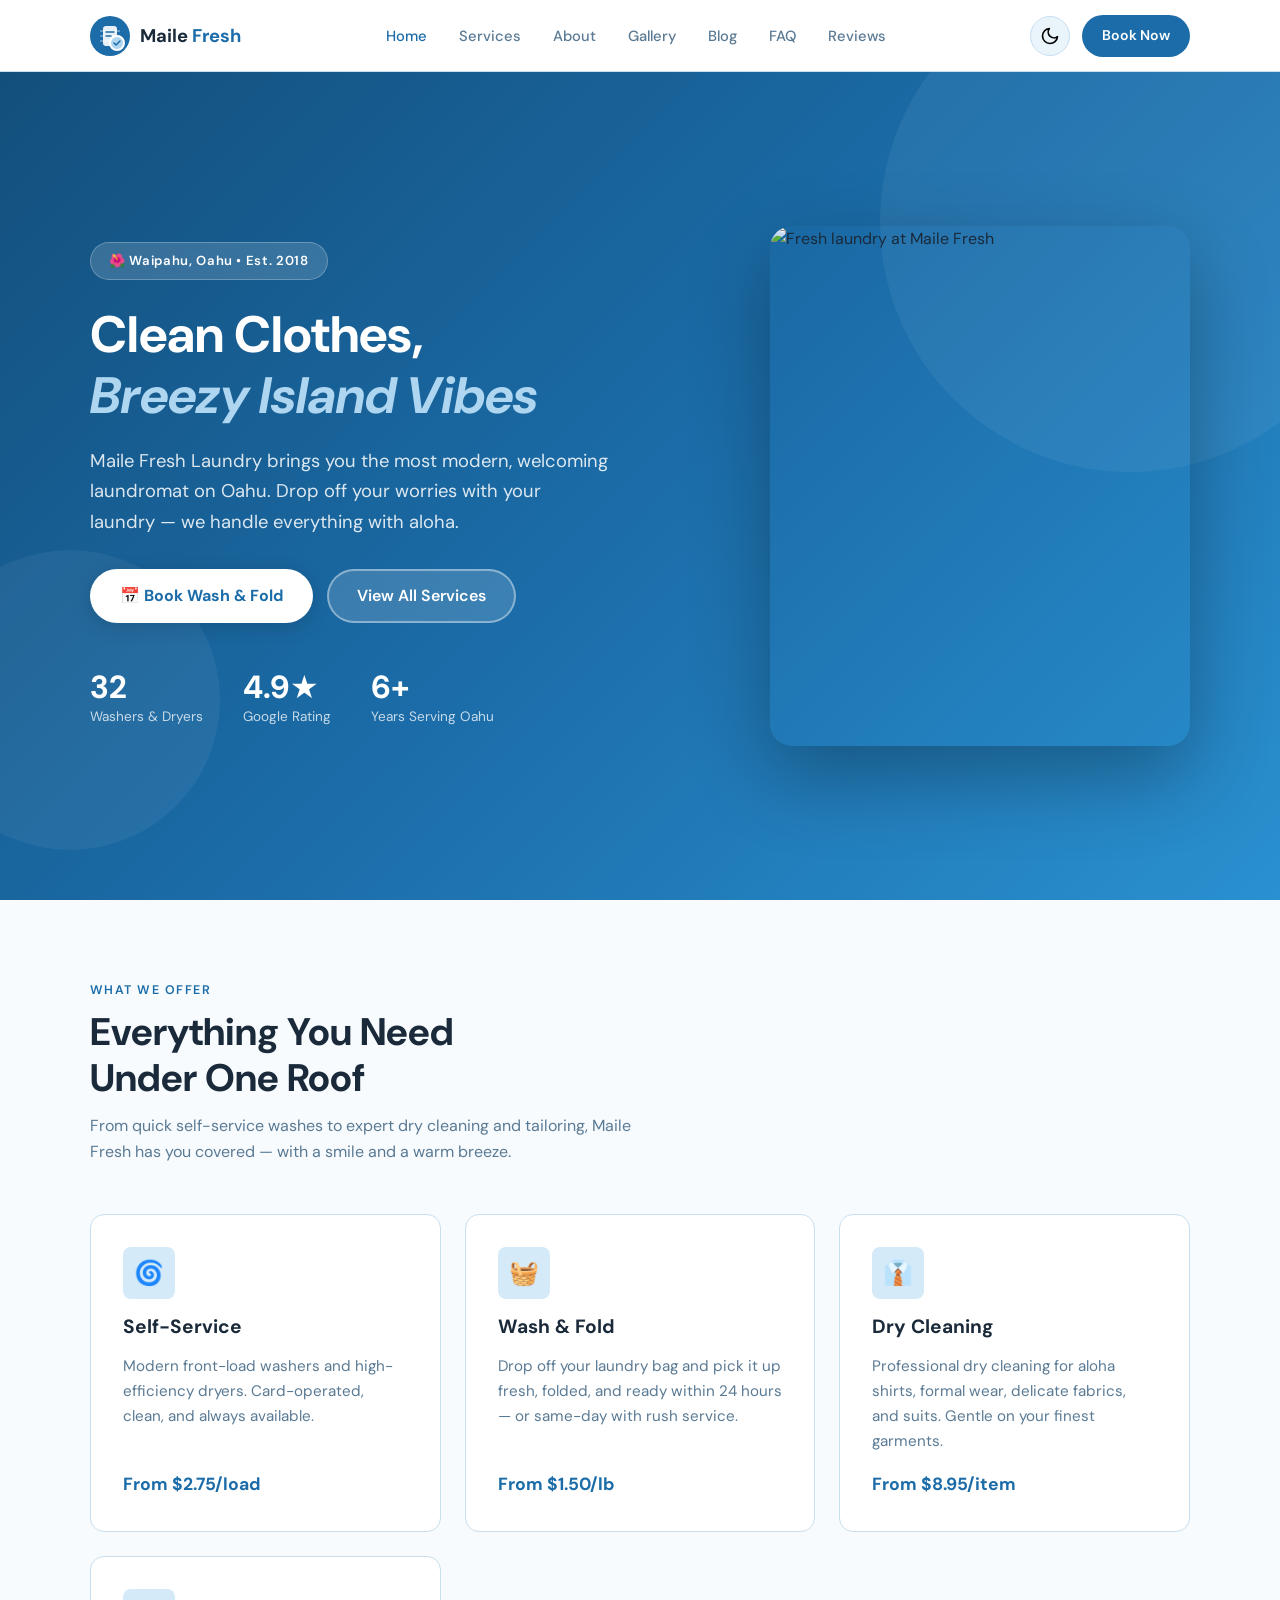
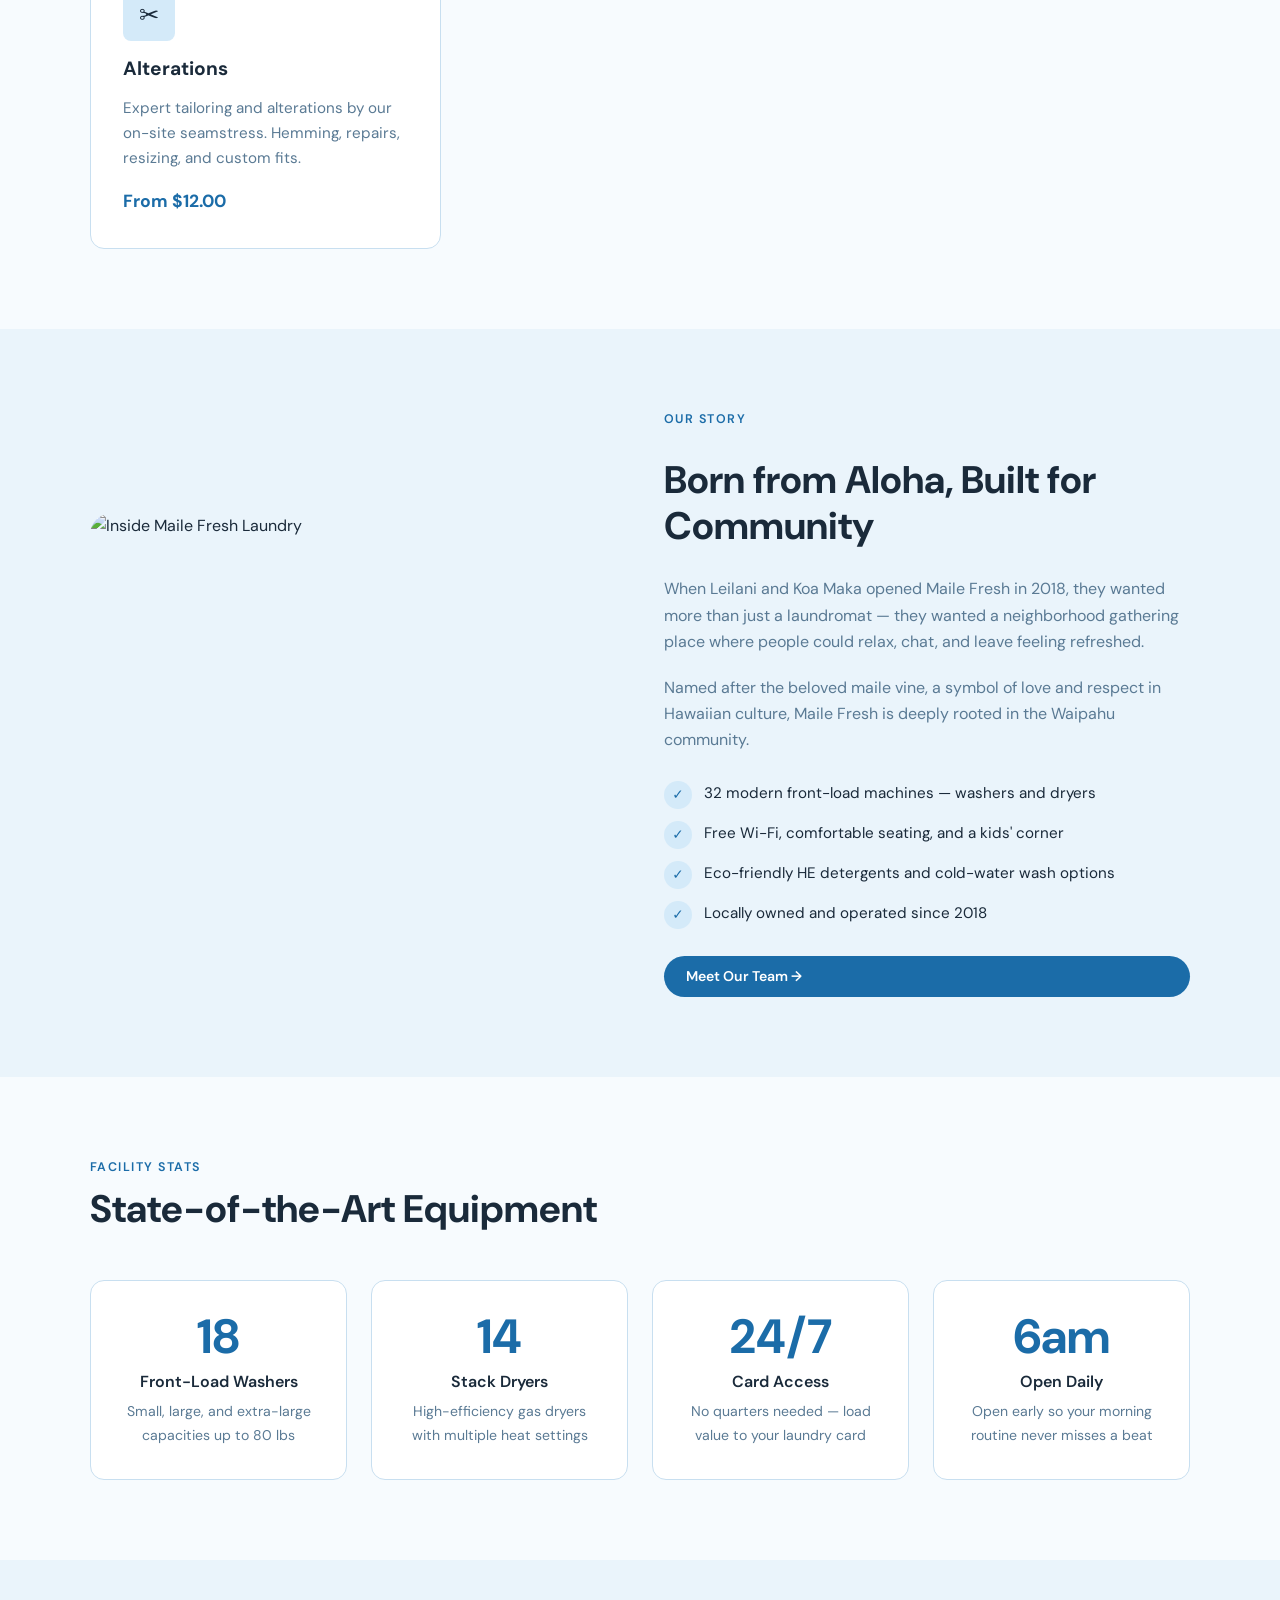
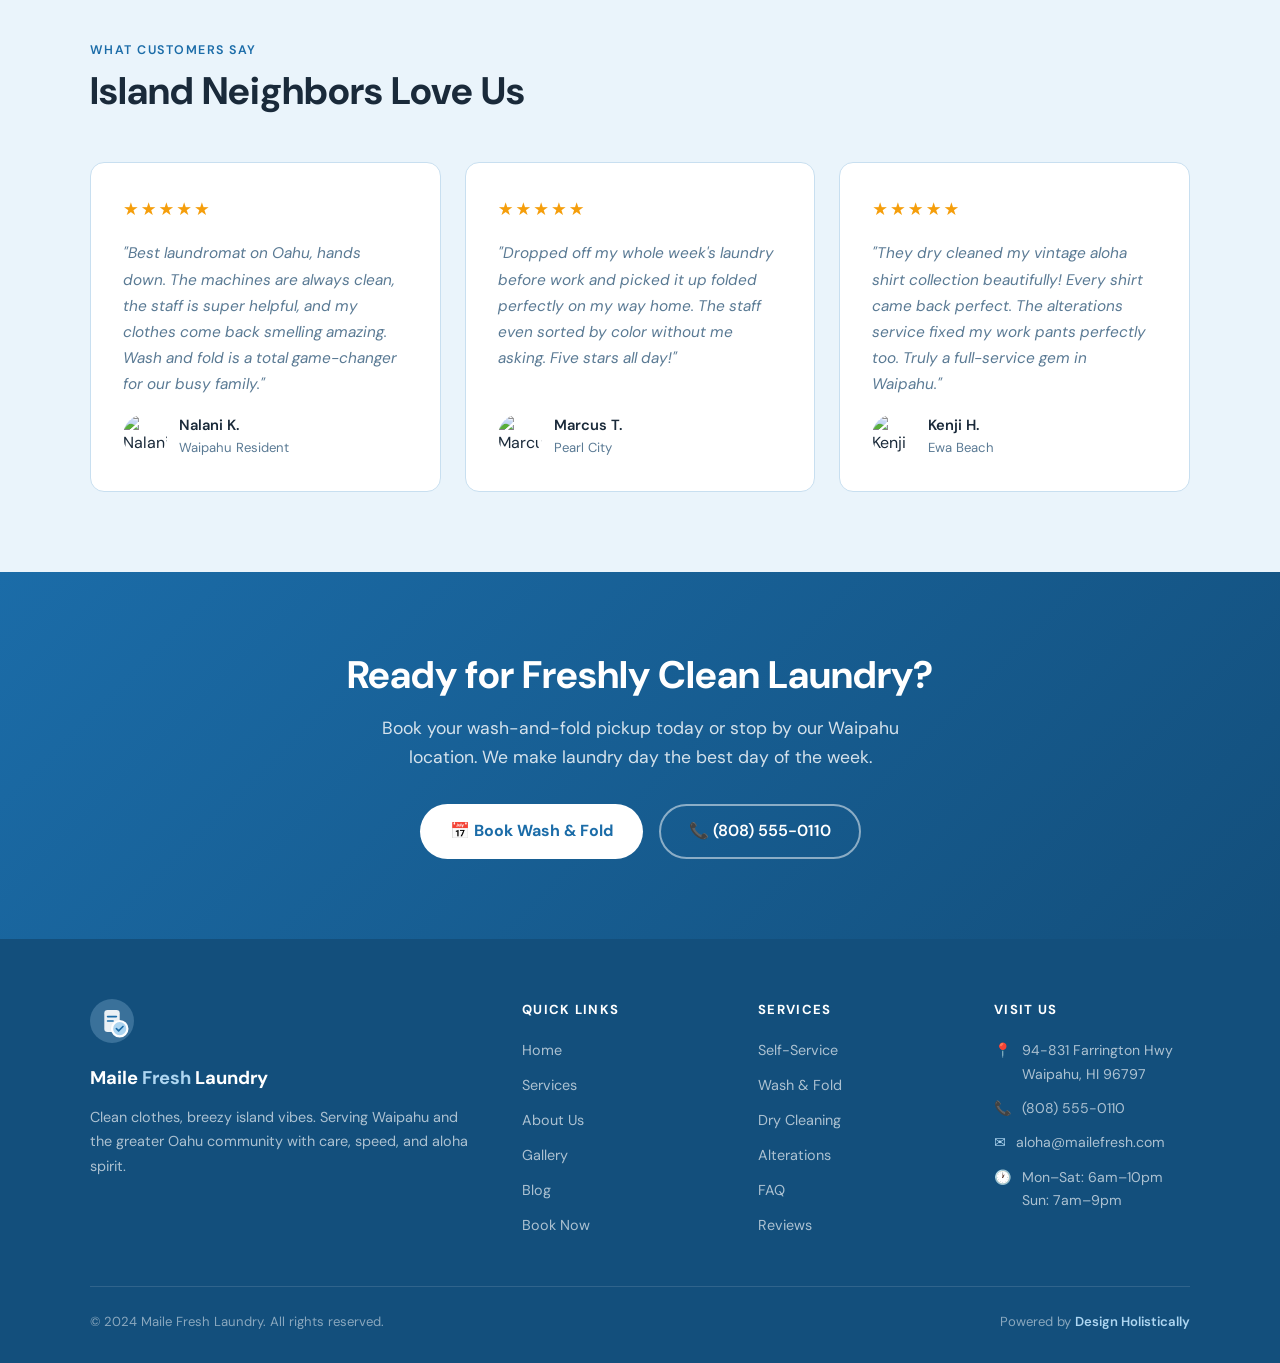
==== index.html @ 9d4d9627 "Initial commit: Maile Fresh Laundry — Hawaii sample site (Waipahu, Oahu)" ====
<!DOCTYPE html>
<html lang="en" data-theme="light">
<head>
  <meta charset="UTF-8" />
  <meta name="viewport" content="width=device-width, initial-scale=1.0" />
  <title>Home | Maile Fresh Laundry — Waipahu, Oahu</title>
  <meta name="description" content="Maile Fresh Laundry — Clean clothes, breezy island vibes. Self-service laundry, wash-and-fold, dry cleaning, and alterations in Waipahu, Oahu, Hawaii." />
  <!-- Open Graph -->
  <meta property="og:type" content="website" />
  <meta property="og:title" content="Home | Maile Fresh Laundry" />
  <meta property="og:description" content="Clean clothes, breezy island vibes. Full-service laundromat in Waipahu, Oahu Hawaii." />
  <meta property="og:image" content="https://picsum.photos/1200/630?random=1001" />
  <meta property="og:url" content="https://mailefreshlaundry.com" />
  <!-- Schema.org -->
  <script type="application/ld+json">
  {
    "@context": "https://schema.org",
    "@type": "LocalBusiness",
    "name": "Maile Fresh Laundry",
    "description": "Full-service laundromat offering self-service, wash-and-fold, dry cleaning, and alterations.",
    "address": {
      "@type": "PostalAddress",
      "streetAddress": "94-831 Farrington Hwy",
      "addressLocality": "Waipahu",
      "addressRegion": "HI",
      "postalCode": "96797",
      "addressCountry": "US"
    },
    "telephone": "(808) 555-0110",
    "openingHours": ["Mo-Fr 06:00-22:00", "Sa 06:00-22:00", "Su 07:00-21:00"],
    "priceRange": "$$",
    "image": "https://picsum.photos/800/600?random=1001",
    "url": "https://mailefreshlaundry.com"
  }
  </script>
  <link rel="stylesheet" href="css/style.css" />
  
</head>
<body>
  <!-- HEADER -->
  <header class="site-header" id="siteHeader">
    <div class="container header-inner">
      <a href="index.html" class="logo-link" aria-label="Maile Fresh Laundry Home">
        <svg width="40" height="40" viewBox="0 0 40 40" fill="none" aria-hidden="true" xmlns="http://www.w3.org/2000/svg">
          <circle cx="20" cy="20" r="20" fill="#1B6CA8"/>
          <path d="M10 14h20v2H10zM10 19h20v2H10zM10 24h20v2H10z" fill="white" opacity="0.3"/>
          <rect x="13" y="10" width="14" height="20" rx="3" fill="white" opacity="0.9"/>
          <path d="M16 16h8M16 20h5" stroke="#1B6CA8" stroke-width="1.5" stroke-linecap="round"/>
          <circle cx="27" cy="27" r="7" fill="#AED6F1" stroke="white" stroke-width="2"/>
          <path d="M24 27l2 2 4-4" stroke="#1B6CA8" stroke-width="1.5" stroke-linecap="round" stroke-linejoin="round"/>
        </svg>
        <span class="logo-text">Maile <span>Fresh</span></span>
      </a>
      <nav class="nav-links" aria-label="Main navigation">
        <a href="index.html" class="active">Home</a>
<a href="services.html">Services</a>
<a href="about.html">About</a>
<a href="gallery.html">Gallery</a>
<a href="blog.html">Blog</a>
<a href="faq.html">FAQ</a>
<a href="reviews.html">Reviews</a>

      </nav>
      <div class="nav-actions">
        <button class="theme-toggle" id="themeToggle" aria-label="Toggle dark mode">🌙</button>
        <a href="booking.html" class="btn-nav">Book Now</a>
        <button class="hamburger" id="hamburger" aria-label="Open menu" aria-expanded="false">
          <span></span><span></span><span></span>
        </button>
      </div>
    </div>
    <nav class="mobile-nav" id="mobileNav" aria-label="Mobile navigation">
      <a href="index.html" class="active">Home</a>
<a href="services.html">Services</a>
<a href="about.html">About</a>
<a href="gallery.html">Gallery</a>
<a href="blog.html">Blog</a>
<a href="faq.html">FAQ</a>
<a href="reviews.html">Reviews</a>

      <a href="booking.html">📅 Book Now</a>
    </nav>
  </header>
  <!-- HERO -->
  <section class="hero" id="home">
    <div class="hero-bg"></div>
    <div class="hero-shapes"></div>
    <div class="container hero-inner">
      <div class="hero-content fade-up">
        <div class="hero-badge">🌺 Waipahu, Oahu &bull; Est. 2018</div>
        <h1>Clean Clothes,<br><em>Breezy Island Vibes</em></h1>
        <p>Maile Fresh Laundry brings you the most modern, welcoming laundromat on Oahu. Drop off your worries with your laundry — we handle everything with aloha.</p>
        <div class="hero-actions">
          <a href="booking.html" class="btn-primary">📅 Book Wash &amp; Fold</a>
          <a href="services.html" class="btn-secondary">View All Services</a>
        </div>
        <div class="hero-stats">
          <div class="hero-stat fade-up fade-up-delay-1"><strong>32</strong><span>Washers &amp; Dryers</span></div>
          <div class="hero-stat fade-up fade-up-delay-2"><strong>4.9★</strong><span>Google Rating</span></div>
          <div class="hero-stat fade-up fade-up-delay-3"><strong>6+</strong><span>Years Serving Oahu</span></div>
        </div>
      </div>
      <div class="hero-image fade-up fade-up-delay-2">
        <img src="https://picsum.photos/420/520?random=1003" alt="Fresh laundry at Maile Fresh" loading="eager" />
      </div>
    </div>
  </section>

  <!-- SERVICES OVERVIEW -->
  <section class="section">
    <div class="container">
      <span class="section-label fade-up">What We Offer</span>
      <h2 class="fade-up">Everything You Need<br>Under One Roof</h2>
      <p class="fade-up" style="color:var(--text-muted);max-width:560px;margin-top:0.75rem;">From quick self-service washes to expert dry cleaning and tailoring, Maile Fresh has you covered — with a smile and a warm breeze.</p>
      <div class="services-grid">
        <div class="service-card fade-up fade-up-delay-1">
          <div class="service-icon">🌀</div>
          <h3>Self-Service</h3>
          <p>Modern front-load washers and high-efficiency dryers. Card-operated, clean, and always available.</p>
          <div class="service-price">From $2.75/load</div>
        </div>
        <div class="service-card fade-up fade-up-delay-2">
          <div class="service-icon">🧺</div>
          <h3>Wash &amp; Fold</h3>
          <p>Drop off your laundry bag and pick it up fresh, folded, and ready within 24 hours — or same-day with rush service.</p>
          <div class="service-price">From $1.50/lb</div>
        </div>
        <div class="service-card fade-up fade-up-delay-3">
          <div class="service-icon">👔</div>
          <h3>Dry Cleaning</h3>
          <p>Professional dry cleaning for aloha shirts, formal wear, delicate fabrics, and suits. Gentle on your finest garments.</p>
          <div class="service-price">From $8.95/item</div>
        </div>
        <div class="service-card fade-up fade-up-delay-4">
          <div class="service-icon">✂️</div>
          <h3>Alterations</h3>
          <p>Expert tailoring and alterations by our on-site seamstress. Hemming, repairs, resizing, and custom fits.</p>
          <div class="service-price">From $12.00</div>
        </div>
      </div>
    </div>
  </section>

  <!-- ABOUT TEASER -->
  <section class="section section-alt">
    <div class="container">
      <div class="about-teaser">
        <div class="about-image fade-up">
          <img src="https://picsum.photos/600/380?random=1004" alt="Inside Maile Fresh Laundry" loading="lazy" />
        </div>
        <div class="about-text fade-up fade-up-delay-2">
          <span class="section-label">Our Story</span>
          <h2>Born from Aloha, Built for Community</h2>
          <p>When Leilani and Koa Maka opened Maile Fresh in 2018, they wanted more than just a laundromat — they wanted a neighborhood gathering place where people could relax, chat, and leave feeling refreshed.</p>
          <p>Named after the beloved maile vine, a symbol of love and respect in Hawaiian culture, Maile Fresh is deeply rooted in the Waipahu community.</p>
          <div class="about-features">
            <div class="about-feature"><div class="icon">✓</div><span>32 modern front-load machines — washers and dryers</span></div>
            <div class="about-feature"><div class="icon">✓</div><span>Free Wi-Fi, comfortable seating, and a kids' corner</span></div>
            <div class="about-feature"><div class="icon">✓</div><span>Eco-friendly HE detergents and cold-water wash options</span></div>
            <div class="about-feature"><div class="icon">✓</div><span>Locally owned and operated since 2018</span></div>
          </div>
          <a href="about.html" class="btn-book" style="display:inline-block;">Meet Our Team →</a>
        </div>
      </div>
    </div>
  </section>

  <!-- MACHINES -->
  <section class="section machines-section">
    <div class="container">
      <span class="section-label fade-up">Facility Stats</span>
      <h2 class="fade-up">State-of-the-Art Equipment</h2>
      <div class="machines-grid">
        <div class="machine-card fade-up fade-up-delay-1">
          <div class="machine-count">18</div>
          <div class="machine-label">Front-Load Washers</div>
          <div class="machine-desc">Small, large, and extra-large capacities up to 80 lbs</div>
        </div>
        <div class="machine-card fade-up fade-up-delay-2">
          <div class="machine-count">14</div>
          <div class="machine-label">Stack Dryers</div>
          <div class="machine-desc">High-efficiency gas dryers with multiple heat settings</div>
        </div>
        <div class="machine-card fade-up fade-up-delay-3">
          <div class="machine-count">24/7</div>
          <div class="machine-label">Card Access</div>
          <div class="machine-desc">No quarters needed — load value to your laundry card</div>
        </div>
        <div class="machine-card fade-up fade-up-delay-4">
          <div class="machine-count">6am</div>
          <div class="machine-label">Open Daily</div>
          <div class="machine-desc">Open early so your morning routine never misses a beat</div>
        </div>
      </div>
    </div>
  </section>

  <!-- TESTIMONIALS -->
  <section class="section section-alt">
    <div class="container">
      <span class="section-label fade-up">What Customers Say</span>
      <h2 class="fade-up">Island Neighbors Love Us</h2>
      <div class="testimonials-grid">
        <div class="testimonial-card fade-up fade-up-delay-1">
          <div class="stars">★★★★★</div>
          <p class="testimonial-text">"Best laundromat on Oahu, hands down. The machines are always clean, the staff is super helpful, and my clothes come back smelling amazing. Wash and fold is a total game-changer for our busy family."</p>
          <div class="testimonial-author">
            <img src="https://picsum.photos/44/44?random=1010" alt="Nalani K." loading="lazy" />
            <div><div class="author-name">Nalani K.</div><div class="author-title">Waipahu Resident</div></div>
          </div>
        </div>
        <div class="testimonial-card fade-up fade-up-delay-2">
          <div class="stars">★★★★★</div>
          <p class="testimonial-text">"Dropped off my whole week's laundry before work and picked it up folded perfectly on my way home. The staff even sorted by color without me asking. Five stars all day!"</p>
          <div class="testimonial-author">
            <img src="https://picsum.photos/44/44?random=1011" alt="Marcus T." loading="lazy" />
            <div><div class="author-name">Marcus T.</div><div class="author-title">Pearl City</div></div>
          </div>
        </div>
        <div class="testimonial-card fade-up fade-up-delay-3">
          <div class="stars">★★★★★</div>
          <p class="testimonial-text">"They dry cleaned my vintage aloha shirt collection beautifully! Every shirt came back perfect. The alterations service fixed my work pants perfectly too. Truly a full-service gem in Waipahu."</p>
          <div class="testimonial-author">
            <img src="https://picsum.photos/44/44?random=1012" alt="Kenji H." loading="lazy" />
            <div><div class="author-name">Kenji H.</div><div class="author-title">Ewa Beach</div></div>
          </div>
        </div>
      </div>
    </div>
  </section>

  <!-- CTA -->
  <section class="cta-section">
    <div class="container fade-up">
      <h2>Ready for Freshly Clean Laundry?</h2>
      <p>Book your wash-and-fold pickup today or stop by our Waipahu location. We make laundry day the best day of the week.</p>
      <div class="cta-actions">
        <a href="booking.html" class="btn-white">📅 Book Wash &amp; Fold</a>
        <a href="tel:8085550110" class="btn-outline-white">📞 (808) 555-0110</a>
      </div>
    </div>
  </section>

  <!-- FOOTER -->
  <footer class="site-footer">
    <div class="container">
      <div class="footer-grid">
        <div class="footer-brand">
          <svg width="44" height="44" viewBox="0 0 40 40" fill="none" xmlns="http://www.w3.org/2000/svg">
            <circle cx="20" cy="20" r="20" fill="#AED6F1" opacity="0.25"/>
            <rect x="13" y="10" width="14" height="20" rx="3" fill="white" opacity="0.9"/>
            <path d="M16 16h8M16 20h5" stroke="#1B6CA8" stroke-width="1.5" stroke-linecap="round"/>
            <circle cx="27" cy="27" r="7" fill="#AED6F1" stroke="white" stroke-width="2"/>
            <path d="M24 27l2 2 4-4" stroke="#1B6CA8" stroke-width="1.5" stroke-linecap="round" stroke-linejoin="round"/>
          </svg>
          <span class="logo-text" style="color:white;">Maile <span>Fresh</span> Laundry</span>
          <p>Clean clothes, breezy island vibes. Serving Waipahu and the greater Oahu community with care, speed, and aloha spirit.</p>
        </div>
        <div>
          <p class="footer-title">Quick Links</p>
          <div class="footer-links">
            <a href="index.html">Home</a>
            <a href="services.html">Services</a>
            <a href="about.html">About Us</a>
            <a href="gallery.html">Gallery</a>
            <a href="blog.html">Blog</a>
            <a href="booking.html">Book Now</a>
          </div>
        </div>
        <div>
          <p class="footer-title">Services</p>
          <div class="footer-links">
            <a href="services.html#self-service">Self-Service</a>
            <a href="services.html#wash-fold">Wash &amp; Fold</a>
            <a href="services.html#dry-cleaning">Dry Cleaning</a>
            <a href="services.html#alterations">Alterations</a>
            <a href="faq.html">FAQ</a>
            <a href="reviews.html">Reviews</a>
          </div>
        </div>
        <div>
          <p class="footer-title">Visit Us</p>
          <div class="footer-contact">
            <div class="footer-contact-item"><span>📍</span><span>94-831 Farrington Hwy<br>Waipahu, HI 96797</span></div>
            <div class="footer-contact-item"><span>📞</span><span>(808) 555-0110</span></div>
            <div class="footer-contact-item"><span>✉️</span><span>aloha@mailefresh.com</span></div>
            <div class="footer-contact-item"><span>🕐</span><span>Mon–Sat: 6am–10pm<br>Sun: 7am–9pm</span></div>
          </div>
        </div>
      </div>
      <div class="footer-bottom">
        <p>&copy; 2024 Maile Fresh Laundry. All rights reserved.</p>
        <p class="powered-by">Powered by <a href="https://designholistically.com" target="_blank" rel="noopener">Design Holistically</a></p>
      </div>
    </div>
  </footer>
  <!-- BACK TO TOP -->
  <a href="#" class="back-to-top" id="backToTop" aria-label="Back to top">↑</a>
  <script src="js/main.js"></script>
</body>
</html>
---- css/style.css ----
@import url('https://fonts.googleapis.com/css2?family=DM+Sans:ital,opsz,wght@0,9..40,300;0,9..40,400;0,9..40,500;0,9..40,600;0,9..40,700;1,9..40,400&family=DM+Serif+Display:ital@0;1&display=swap');

/* ===================== CSS VARIABLES ===================== */
:root {
  --primary: #1B6CA8;
  --primary-dark: #134f7c;
  --primary-light: #2a80c0;
  --accent: #AED6F1;
  --accent-dark: #7eb8e0;
  --accent-light: #d4eaf9;
  --bg: #f7fbfe;
  --bg-alt: #eaf4fb;
  --surface: #ffffff;
  --surface-2: #f0f8fd;
  --text: #1a2a3a;
  --text-muted: #5a7a94;
  --text-light: #8aafc8;
  --border: #c8dff0;
  --shadow: rgba(27,108,168,0.12);
  --shadow-lg: rgba(27,108,168,0.20);
  --radius: 14px;
  --radius-sm: 8px;
  --radius-lg: 22px;
  --transition: 0.28s cubic-bezier(0.4,0,0.2,1);
  --font-body: 'DM Sans', system-ui, sans-serif;
  --font-display: 'DM Serif Display', Georgia, serif;
  --header-h: 72px;
}

[data-theme="dark"] {
  --bg: #0d1e2e;
  --bg-alt: #112233;
  --surface: #152840;
  --surface-2: #1a3050;
  --text: #e4f0f9;
  --text-muted: #8ab4cc;
  --text-light: #5a8aaa;
  --border: #1e3d5a;
  --shadow: rgba(0,0,0,0.30);
  --shadow-lg: rgba(0,0,0,0.45);
  --accent: #2a80c0;
  --accent-dark: #1B6CA8;
  --accent-light: #1e3d5a;
}

/* ===================== RESET ===================== */
*, *::before, *::after { box-sizing: border-box; margin: 0; padding: 0; }
html { scroll-behavior: smooth; font-size: 16px; }
body {
  font-family: var(--font-body);
  background: var(--bg);
  color: var(--text);
  line-height: 1.65;
  transition: background var(--transition), color var(--transition);
  overflow-x: hidden;
}
img { max-width: 100%; height: auto; display: block; }
a { color: var(--primary); text-decoration: none; transition: color var(--transition); }
a:hover { color: var(--primary-light); }
ul { list-style: none; }
button { cursor: pointer; font-family: var(--font-body); border: none; background: none; }

/* ===================== TYPOGRAPHY ===================== */
h1, h2, h3, h4, h5 {
  font-family: var(--font-body);
  font-weight: 700;
  line-height: 1.2;
  color: var(--text);
}
h1 { font-size: clamp(2rem, 5vw, 3.2rem); }
h2 { font-size: clamp(1.6rem, 3.5vw, 2.4rem); }
h3 { font-size: clamp(1.2rem, 2.5vw, 1.6rem); }

.section-label {
  font-size: 0.78rem;
  font-weight: 600;
  letter-spacing: 0.12em;
  text-transform: uppercase;
  color: var(--primary);
  display: block;
  margin-bottom: 0.5rem;
}

/* ===================== LAYOUT ===================== */
.container { max-width: 1140px; margin: 0 auto; padding: 0 20px; }
.section { padding: 80px 0; }
.section-alt { background: var(--bg-alt); }

/* ===================== HEADER ===================== */
.site-header {
  position: sticky;
  top: 0;
  z-index: 1000;
  height: var(--header-h);
  background: var(--surface);
  border-bottom: 1px solid var(--border);
  transition: background var(--transition), box-shadow var(--transition), backdrop-filter var(--transition);
}
.site-header.scrolled {
  background: rgba(255,255,255,0.82);
  backdrop-filter: blur(18px);
  -webkit-backdrop-filter: blur(18px);
  box-shadow: 0 2px 24px var(--shadow);
}
[data-theme="dark"] .site-header.scrolled {
  background: rgba(13,30,46,0.82);
}
.header-inner {
  display: flex;
  align-items: center;
  justify-content: space-between;
  height: var(--header-h);
}
.logo-link {
  display: flex;
  align-items: center;
  gap: 10px;
  text-decoration: none;
}
.logo-text {
  font-family: var(--font-body);
  font-weight: 700;
  font-size: 1.15rem;
  color: var(--text);
  line-height: 1.2;
}
.logo-text span { color: var(--primary); }
.nav-links {
  display: flex;
  align-items: center;
  gap: 2rem;
}
.nav-links a {
  font-size: 0.92rem;
  font-weight: 500;
  color: var(--text-muted);
  transition: color var(--transition);
}
.nav-links a:hover, .nav-links a.active { color: var(--primary); }
.nav-actions { display: flex; align-items: center; gap: 12px; }
.btn-nav {
  background: var(--primary);
  color: white;
  padding: 9px 20px;
  border-radius: 50px;
  font-size: 0.88rem;
  font-weight: 600;
  transition: background var(--transition), transform var(--transition);
}
.btn-nav:hover { background: var(--primary-dark); color: white; transform: translateY(-1px); }
.theme-toggle {
  width: 40px; height: 40px;
  border-radius: 50%;
  background: var(--bg-alt);
  display: flex; align-items: center; justify-content: center;
  font-size: 1.1rem;
  transition: background var(--transition);
  border: 1px solid var(--border);
}
.theme-toggle:hover { background: var(--border); }
.hamburger {
  display: none;
  flex-direction: column;
  gap: 5px;
  width: 40px; height: 40px;
  align-items: center; justify-content: center;
  border-radius: var(--radius-sm);
  background: var(--bg-alt);
}
.hamburger span {
  display: block;
  width: 22px; height: 2px;
  background: var(--text);
  border-radius: 2px;
  transition: all var(--transition);
}
.hamburger.open span:nth-child(1) { transform: translateY(7px) rotate(45deg); }
.hamburger.open span:nth-child(2) { opacity: 0; }
.hamburger.open span:nth-child(3) { transform: translateY(-7px) rotate(-45deg); }
.mobile-nav {
  display: none;
  flex-direction: column;
  background: var(--surface);
  border-bottom: 1px solid var(--border);
  padding: 1.5rem 20px;
  gap: 1rem;
}
.mobile-nav.open { display: flex; }
.mobile-nav a {
  font-size: 1rem;
  font-weight: 500;
  color: var(--text);
  padding: 10px 0;
  border-bottom: 1px solid var(--border);
}
.mobile-nav a:last-child { border-bottom: none; }

/* ===================== HERO ===================== */
.hero {
  position: relative;
  min-height: 92vh;
  display: flex;
  align-items: center;
  overflow: hidden;
  background: linear-gradient(135deg, var(--primary-dark) 0%, var(--primary) 50%, #2a90d0 100%);
}
.hero-bg {
  position: absolute; inset: 0;
  background-image: url('https://picsum.photos/1600/900?random=1001');
  background-size: cover;
  background-position: center;
  opacity: 0.18;
}
.hero-shapes {
  position: absolute; inset: 0; pointer-events: none; overflow: hidden;
}
.hero-shapes::before {
  content: '';
  position: absolute;
  width: 500px; height: 500px;
  border-radius: 50%;
  background: var(--accent);
  opacity: 0.08;
  top: -100px; right: -100px;
}
.hero-shapes::after {
  content: '';
  position: absolute;
  width: 300px; height: 300px;
  border-radius: 50%;
  background: white;
  opacity: 0.05;
  bottom: 50px; left: -80px;
}
.hero-content {
  position: relative;
  z-index: 1;
  max-width: 700px;
}
.hero-badge {
  display: inline-flex;
  align-items: center;
  gap: 8px;
  background: rgba(255,255,255,0.15);
  backdrop-filter: blur(10px);
  border: 1px solid rgba(255,255,255,0.25);
  color: white;
  padding: 7px 18px;
  border-radius: 50px;
  font-size: 0.82rem;
  font-weight: 600;
  letter-spacing: 0.05em;
  margin-bottom: 1.5rem;
}
.hero h1 { color: white; margin-bottom: 1.2rem; }
.hero h1 em { font-style: italic; color: var(--accent); }
.hero p { color: rgba(255,255,255,0.85); font-size: 1.15rem; margin-bottom: 2rem; max-width: 520px; }
.hero-actions { display: flex; gap: 14px; flex-wrap: wrap; }
.btn-primary {
  background: white;
  color: var(--primary);
  padding: 14px 30px;
  border-radius: 50px;
  font-weight: 700;
  font-size: 1rem;
  transition: all var(--transition);
  display: inline-flex; align-items: center; gap: 8px;
  box-shadow: 0 4px 20px rgba(0,0,0,0.15);
}
.btn-primary:hover { transform: translateY(-2px); box-shadow: 0 8px 30px rgba(0,0,0,0.2); color: var(--primary-dark); }
.btn-secondary {
  background: rgba(255,255,255,0.15);
  border: 2px solid rgba(255,255,255,0.4);
  color: white;
  padding: 12px 28px;
  border-radius: 50px;
  font-weight: 600;
  font-size: 1rem;
  transition: all var(--transition);
  backdrop-filter: blur(10px);
}
.btn-secondary:hover { background: rgba(255,255,255,0.25); color: white; transform: translateY(-2px); }
.hero-stats {
  display: flex;
  gap: 2.5rem;
  margin-top: 3rem;
  flex-wrap: wrap;
}
.hero-stat { color: white; }
.hero-stat strong { display: block; font-size: 2rem; font-weight: 700; line-height: 1; }
.hero-stat span { font-size: 0.85rem; color: rgba(255,255,255,0.75); }
.hero-image {
  position: relative; z-index: 1; flex-shrink: 0;
  display: none;
}
.hero-inner { display: flex; align-items: center; gap: 4rem; width: 100%; }
@media (min-width: 900px) {
  .hero-image { display: block; }
  .hero-content { flex: 1; }
  .hero-image img { width: 420px; height: 520px; object-fit: cover; border-radius: var(--radius-lg); box-shadow: 0 30px 80px rgba(0,0,0,0.3); }
}

/* ===================== SERVICES OVERVIEW ===================== */
.services-grid {
  display: grid;
  grid-template-columns: repeat(auto-fit, minmax(260px, 1fr));
  gap: 24px;
  margin-top: 3rem;
}
.service-card {
  background: var(--surface);
  border-radius: var(--radius);
  padding: 2rem;
  border: 1px solid var(--border);
  transition: transform var(--transition), box-shadow var(--transition), border-color var(--transition);
  display: flex;
  flex-direction: column;
  gap: 1rem;
}
.service-card:hover {
  transform: translateY(-4px);
  box-shadow: 0 16px 40px var(--shadow-lg);
  border-color: var(--primary);
}
.service-icon {
  width: 52px; height: 52px;
  background: var(--accent-light);
  border-radius: var(--radius-sm);
  display: flex; align-items: center; justify-content: center;
  font-size: 1.5rem;
}
.service-card h3 { font-size: 1.2rem; }
.service-card p { color: var(--text-muted); font-size: 0.95rem; }
.service-price {
  margin-top: auto;
  font-weight: 700;
  color: var(--primary);
  font-size: 1.1rem;
}

/* ===================== ABOUT TEASER ===================== */
.about-teaser { display: grid; grid-template-columns: 1fr; gap: 3rem; align-items: center; }
.about-image { border-radius: var(--radius-lg); overflow: hidden; }
.about-image img { width: 100%; height: 380px; object-fit: cover; }
.about-text { display: flex; flex-direction: column; gap: 1.2rem; }
.about-text h2 { margin-bottom: 0.5rem; }
.about-text p { color: var(--text-muted); }
.about-features { display: flex; flex-direction: column; gap: 0.75rem; margin: 0.5rem 0; }
.about-feature {
  display: flex;
  align-items: flex-start;
  gap: 12px;
  font-size: 0.95rem;
}
.about-feature .icon {
  width: 28px; height: 28px; min-width: 28px;
  background: var(--accent-light);
  border-radius: 50%;
  display: flex; align-items: center; justify-content: center;
  font-size: 0.85rem;
  color: var(--primary);
  font-weight: 700;
}
@media (min-width: 768px) {
  .about-teaser { grid-template-columns: 1fr 1fr; }
}

/* ===================== TESTIMONIALS ===================== */
.testimonials-grid {
  display: grid;
  grid-template-columns: repeat(auto-fit, minmax(280px, 1fr));
  gap: 24px;
  margin-top: 3rem;
}
.testimonial-card {
  background: var(--surface);
  border-radius: var(--radius);
  padding: 2rem;
  border: 1px solid var(--border);
  display: flex;
  flex-direction: column;
  gap: 1rem;
  transition: box-shadow var(--transition);
}
.testimonial-card:hover { box-shadow: 0 8px 32px var(--shadow); }
.stars { color: #f59e0b; font-size: 1.1rem; letter-spacing: 2px; }
.testimonial-text { color: var(--text-muted); font-size: 0.96rem; line-height: 1.7; font-style: italic; }
.testimonial-author { display: flex; align-items: center; gap: 12px; margin-top: auto; }
.testimonial-author img { width: 44px; height: 44px; border-radius: 50%; object-fit: cover; }
.author-name { font-weight: 600; font-size: 0.92rem; }
.author-title { font-size: 0.82rem; color: var(--text-muted); }

/* ===================== CTA ===================== */
.cta-section {
  background: linear-gradient(135deg, var(--primary) 0%, var(--primary-dark) 100%);
  padding: 80px 0;
  text-align: center;
}
.cta-section h2 { color: white; margin-bottom: 1rem; }
.cta-section p { color: rgba(255,255,255,0.82); font-size: 1.1rem; max-width: 520px; margin: 0 auto 2rem; }
.cta-actions { display: flex; gap: 16px; justify-content: center; flex-wrap: wrap; }
.btn-white {
  background: white;
  color: var(--primary);
  padding: 14px 30px;
  border-radius: 50px;
  font-weight: 700;
  font-size: 1rem;
  transition: all var(--transition);
}
.btn-white:hover { transform: translateY(-2px); box-shadow: 0 8px 30px rgba(0,0,0,0.2); color: var(--primary-dark); }
.btn-outline-white {
  background: transparent;
  border: 2px solid rgba(255,255,255,0.5);
  color: white;
  padding: 12px 28px;
  border-radius: 50px;
  font-weight: 600;
  font-size: 1rem;
  transition: all var(--transition);
}
.btn-outline-white:hover { border-color: white; color: white; background: rgba(255,255,255,0.1); }

/* ===================== PAGE HERO ===================== */
.page-hero {
  background: linear-gradient(135deg, var(--primary-dark) 0%, var(--primary) 100%);
  padding: 80px 0 60px;
  text-align: center;
  position: relative;
  overflow: hidden;
}
.page-hero::before {
  content: '';
  position: absolute; inset: 0;
  background: url('https://picsum.photos/1600/400?random=1002') center/cover;
  opacity: 0.1;
}
.page-hero .container { position: relative; z-index: 1; }
.page-hero h1 { color: white; margin-bottom: 0.75rem; }
.page-hero p { color: rgba(255,255,255,0.82); font-size: 1.1rem; max-width: 560px; margin: 0 auto; }
.breadcrumb { display: flex; align-items: center; justify-content: center; gap: 8px; margin-bottom: 1rem; }
.breadcrumb a, .breadcrumb span { font-size: 0.85rem; color: rgba(255,255,255,0.7); }
.breadcrumb a:hover { color: white; }
.breadcrumb .sep { color: rgba(255,255,255,0.4); }

/* ===================== SERVICES PAGE ===================== */
.services-detail-grid {
  display: grid;
  grid-template-columns: repeat(auto-fit, minmax(300px, 1fr));
  gap: 30px;
  margin-top: 3rem;
}
.service-detail-card {
  background: var(--surface);
  border-radius: var(--radius);
  overflow: hidden;
  border: 1px solid var(--border);
  transition: transform var(--transition), box-shadow var(--transition);
}
.service-detail-card:hover {
  transform: translateY(-4px);
  box-shadow: 0 16px 48px var(--shadow-lg);
}
.service-detail-img { height: 200px; overflow: hidden; }
.service-detail-img img { width: 100%; height: 100%; object-fit: cover; transition: transform 0.5s; }
.service-detail-card:hover .service-detail-img img { transform: scale(1.06); }
.service-detail-body { padding: 1.75rem; }
.service-detail-body h3 { margin-bottom: 0.75rem; }
.service-detail-body p { color: var(--text-muted); font-size: 0.95rem; margin-bottom: 1rem; }
.service-detail-features { display: flex; flex-direction: column; gap: 0.5rem; margin-bottom: 1.25rem; }
.service-detail-features li {
  display: flex; align-items: center; gap: 8px;
  font-size: 0.9rem; color: var(--text-muted);
}
.service-detail-features li::before {
  content: '✓';
  color: var(--primary);
  font-weight: 700;
  min-width: 18px;
}
.service-pricing-row {
  display: flex; align-items: center; justify-content: space-between;
  padding-top: 1rem;
  border-top: 1px solid var(--border);
}
.service-price-tag { font-size: 1.3rem; font-weight: 700; color: var(--primary); }
.btn-book {
  background: var(--primary);
  color: white;
  padding: 9px 22px;
  border-radius: 50px;
  font-size: 0.88rem;
  font-weight: 600;
  transition: all var(--transition);
}
.btn-book:hover { background: var(--primary-dark); color: white; transform: translateY(-1px); }

/* ===================== HOURS TABLE ===================== */
.hours-table {
  background: var(--surface);
  border-radius: var(--radius);
  border: 1px solid var(--border);
  overflow: hidden;
  margin-top: 2rem;
}
.hours-table table { width: 100%; border-collapse: collapse; }
.hours-table th {
  background: var(--primary);
  color: white;
  padding: 14px 20px;
  text-align: left;
  font-size: 0.88rem;
  font-weight: 600;
  letter-spacing: 0.05em;
  text-transform: uppercase;
}
.hours-table td {
  padding: 12px 20px;
  border-bottom: 1px solid var(--border);
  font-size: 0.95rem;
  color: var(--text);
}
.hours-table tr:last-child td { border-bottom: none; }
.hours-table tr:nth-child(even) td { background: var(--bg-alt); }
.open-badge {
  display: inline-block;
  background: #d4edda;
  color: #155724;
  padding: 3px 10px;
  border-radius: 50px;
  font-size: 0.78rem;
  font-weight: 600;
}
[data-theme="dark"] .open-badge { background: #1e3d2a; color: #7dd9a2; }

/* ===================== ABOUT PAGE ===================== */
.about-story { display: grid; grid-template-columns: 1fr; gap: 3rem; align-items: center; }
@media (min-width: 768px) { .about-story { grid-template-columns: 1fr 1fr; } }
.about-story-img { border-radius: var(--radius-lg); overflow: hidden; }
.about-story-img img { width: 100%; height: 420px; object-fit: cover; }
.values-grid { display: grid; grid-template-columns: repeat(auto-fit, minmax(220px, 1fr)); gap: 24px; margin-top: 3rem; }
.value-card {
  background: var(--surface);
  border-radius: var(--radius);
  padding: 2rem;
  border: 1px solid var(--border);
  text-align: center;
  transition: transform var(--transition), box-shadow var(--transition);
}
.value-card:hover { transform: translateY(-4px); box-shadow: 0 12px 36px var(--shadow); }
.value-icon { font-size: 2.2rem; margin-bottom: 1rem; display: block; }
.value-card h3 { margin-bottom: 0.5rem; font-size: 1.1rem; }
.value-card p { color: var(--text-muted); font-size: 0.9rem; }
.team-grid { display: grid; grid-template-columns: repeat(auto-fit, minmax(220px, 1fr)); gap: 24px; margin-top: 3rem; }
.team-card {
  background: var(--surface);
  border-radius: var(--radius);
  overflow: hidden;
  border: 1px solid var(--border);
  text-align: center;
  transition: transform var(--transition);
}
.team-card:hover { transform: translateY(-4px); }
.team-card img { width: 100%; height: 220px; object-fit: cover; }
.team-card-body { padding: 1.5rem; }
.team-card-body h3 { font-size: 1.1rem; margin-bottom: 0.3rem; }
.team-card-body span { color: var(--text-muted); font-size: 0.88rem; }

/* ===================== GALLERY ===================== */
.gallery-filter { display: flex; gap: 10px; flex-wrap: wrap; margin-bottom: 2rem; }
.filter-btn {
  padding: 8px 20px;
  border-radius: 50px;
  border: 1px solid var(--border);
  font-size: 0.88rem;
  font-weight: 500;
  color: var(--text-muted);
  background: var(--surface);
  transition: all var(--transition);
}
.filter-btn:hover, .filter-btn.active {
  background: var(--primary);
  color: white;
  border-color: var(--primary);
}
.gallery-grid {
  display: grid;
  grid-template-columns: repeat(auto-fill, minmax(280px, 1fr));
  gap: 16px;
}
.gallery-item {
  border-radius: var(--radius);
  overflow: hidden;
  position: relative;
  cursor: pointer;
  aspect-ratio: 4/3;
  background: var(--bg-alt);
}
.gallery-item img { width: 100%; height: 100%; object-fit: cover; transition: transform 0.5s; }
.gallery-item:hover img { transform: scale(1.06); }
.gallery-overlay {
  position: absolute; inset: 0;
  background: linear-gradient(to top, rgba(27,108,168,0.8) 0%, transparent 60%);
  opacity: 0; transition: opacity var(--transition);
  display: flex; align-items: flex-end; padding: 1.25rem;
}
.gallery-item:hover .gallery-overlay { opacity: 1; }
.gallery-overlay span { color: white; font-weight: 600; font-size: 0.92rem; }
.lightbox {
  position: fixed; inset: 0; z-index: 9999;
  background: rgba(0,0,0,0.9);
  display: none; align-items: center; justify-content: center;
  padding: 20px;
}
.lightbox.open { display: flex; }
.lightbox img { max-width: 90vw; max-height: 85vh; border-radius: var(--radius); object-fit: contain; }
.lightbox-close {
  position: absolute; top: 20px; right: 24px;
  color: white; font-size: 2rem; font-weight: 300; line-height: 1;
  cursor: pointer; transition: opacity var(--transition);
}
.lightbox-close:hover { opacity: 0.6; }

/* ===================== BLOG ===================== */
.blog-grid { display: grid; grid-template-columns: repeat(auto-fill, minmax(300px, 1fr)); gap: 28px; margin-top: 3rem; }
.blog-card {
  background: var(--surface);
  border-radius: var(--radius);
  overflow: hidden;
  border: 1px solid var(--border);
  transition: transform var(--transition), box-shadow var(--transition);
  display: flex; flex-direction: column;
}
.blog-card:hover { transform: translateY(-4px); box-shadow: 0 16px 40px var(--shadow-lg); }
.blog-card-img { height: 200px; overflow: hidden; }
.blog-card-img img { width: 100%; height: 100%; object-fit: cover; transition: transform 0.5s; }
.blog-card:hover .blog-card-img img { transform: scale(1.06); }
.blog-card-body { padding: 1.5rem; display: flex; flex-direction: column; flex: 1; }
.blog-meta { display: flex; gap: 12px; align-items: center; margin-bottom: 0.75rem; }
.blog-tag {
  background: var(--accent-light);
  color: var(--primary);
  padding: 3px 12px;
  border-radius: 50px;
  font-size: 0.75rem;
  font-weight: 600;
}
.blog-date { font-size: 0.8rem; color: var(--text-muted); }
.blog-card h3 { font-size: 1.1rem; margin-bottom: 0.6rem; line-height: 1.4; }
.blog-card p { color: var(--text-muted); font-size: 0.9rem; flex: 1; }
.blog-read-more {
  display: inline-flex; align-items: center; gap: 6px;
  color: var(--primary); font-weight: 600; font-size: 0.88rem;
  margin-top: 1rem; transition: gap var(--transition);
}
.blog-card:hover .blog-read-more { gap: 10px; }

/* ===================== BLOG POST ===================== */
.blog-post-container { max-width: 780px; margin: 0 auto; padding: 60px 20px; }
.blog-post-header { margin-bottom: 2.5rem; }
.blog-post-meta { display: flex; gap: 1rem; align-items: center; flex-wrap: wrap; margin-bottom: 1rem; }
.blog-post-img { border-radius: var(--radius-lg); overflow: hidden; margin-bottom: 2.5rem; }
.blog-post-img img { width: 100%; height: 400px; object-fit: cover; }
.blog-post-content h2, .blog-post-content h3 { margin: 2rem 0 1rem; }
.blog-post-content p { margin-bottom: 1.4rem; color: var(--text-muted); line-height: 1.8; }
.blog-post-content ul, .blog-post-content ol { margin: 1rem 0 1.4rem 2rem; }
.blog-post-content li { margin-bottom: 0.5rem; color: var(--text-muted); }
.blog-post-content blockquote {
  border-left: 4px solid var(--primary);
  padding: 1rem 1.5rem;
  background: var(--bg-alt);
  border-radius: 0 var(--radius-sm) var(--radius-sm) 0;
  margin: 1.5rem 0;
  font-style: italic;
  color: var(--text-muted);
}

/* ===================== BOOKING ===================== */
.booking-container { max-width: 700px; margin: 0 auto; padding: 60px 20px; }
.booking-progress { display: flex; gap: 0; margin-bottom: 3rem; }
.progress-step {
  flex: 1; display: flex; flex-direction: column; align-items: center; gap: 8px;
  position: relative;
}
.progress-step::after {
  content: '';
  position: absolute;
  top: 18px; left: 50%; right: -50%;
  height: 2px;
  background: var(--border);
  z-index: 0;
}
.progress-step:last-child::after { display: none; }
.step-num {
  width: 36px; height: 36px;
  border-radius: 50%;
  background: var(--border);
  color: var(--text-muted);
  display: flex; align-items: center; justify-content: center;
  font-weight: 700; font-size: 0.9rem;
  position: relative; z-index: 1;
  transition: all var(--transition);
}
.progress-step.active .step-num { background: var(--primary); color: white; }
.progress-step.completed .step-num { background: #22c55e; color: white; }
.step-label { font-size: 0.78rem; color: var(--text-muted); text-align: center; }
.booking-step { display: none; }
.booking-step.active { display: block; }
.booking-step h2 { margin-bottom: 1.75rem; }
.service-options { display: grid; grid-template-columns: 1fr; gap: 14px; }
@media (min-width: 520px) { .service-options { grid-template-columns: 1fr 1fr; } }
.service-option {
  border: 2px solid var(--border);
  border-radius: var(--radius);
  padding: 1.5rem;
  cursor: pointer;
  transition: all var(--transition);
  background: var(--surface);
}
.service-option:hover, .service-option.selected { border-color: var(--primary); background: var(--accent-light); }
.service-option h4 { margin-bottom: 0.3rem; font-size: 1rem; }
.service-option p { font-size: 0.85rem; color: var(--text-muted); margin-bottom: 0.5rem; }
.service-option .price { font-weight: 700; color: var(--primary); }
.time-slots { display: grid; grid-template-columns: repeat(auto-fill, minmax(110px, 1fr)); gap: 10px; margin-top: 1.5rem; }
.time-slot {
  padding: 10px; text-align: center; border-radius: var(--radius-sm);
  border: 1px solid var(--border); font-size: 0.9rem;
  cursor: pointer; transition: all var(--transition);
  background: var(--surface);
}
.time-slot:hover, .time-slot.selected { background: var(--primary); color: white; border-color: var(--primary); }
.time-slot.unavailable { opacity: 0.4; cursor: not-allowed; pointer-events: none; }
.form-group { margin-bottom: 1.4rem; }
.form-group label { display: block; font-weight: 600; margin-bottom: 0.5rem; font-size: 0.92rem; }
.form-group input, .form-group textarea, .form-group select {
  width: 100%; padding: 12px 16px;
  border: 1px solid var(--border);
  border-radius: var(--radius-sm);
  font-family: var(--font-body);
  font-size: 0.95rem;
  background: var(--surface);
  color: var(--text);
  transition: border-color var(--transition);
}
.form-group input:focus, .form-group textarea:focus, .form-group select:focus {
  outline: none; border-color: var(--primary);
  box-shadow: 0 0 0 3px rgba(27,108,168,0.12);
}
.form-row { display: grid; grid-template-columns: 1fr 1fr; gap: 16px; }
.booking-nav { display: flex; justify-content: space-between; margin-top: 2rem; }
.btn-next, .btn-prev {
  padding: 12px 28px; border-radius: 50px; font-weight: 600; font-size: 0.95rem;
  transition: all var(--transition); cursor: pointer;
}
.btn-next { background: var(--primary); color: white; }
.btn-next:hover { background: var(--primary-dark); transform: translateY(-1px); }
.btn-prev { background: var(--bg-alt); color: var(--text); border: 1px solid var(--border); }
.btn-prev:hover { background: var(--border); }
.confirmation-card {
  background: var(--surface); border-radius: var(--radius-lg);
  border: 1px solid var(--border); padding: 3rem; text-align: center;
}
.confirmation-icon { font-size: 4rem; margin-bottom: 1.5rem; display: block; }
.confirmation-card h2 { margin-bottom: 1rem; }
.confirmation-card p { color: var(--text-muted); margin-bottom: 0.5rem; }

/* ===================== FAQ ===================== */
.faq-list { max-width: 760px; margin: 3rem auto 0; display: flex; flex-direction: column; gap: 16px; }
.faq-item {
  background: var(--surface); border-radius: var(--radius);
  border: 1px solid var(--border); overflow: hidden;
  transition: box-shadow var(--transition);
}
.faq-item:hover { box-shadow: 0 4px 20px var(--shadow); }
.faq-question {
  display: flex; justify-content: space-between; align-items: center;
  padding: 1.4rem 1.75rem; cursor: pointer; font-weight: 600; font-size: 1rem;
  gap: 1rem;
}
.faq-icon {
  width: 28px; height: 28px; min-width: 28px;
  border-radius: 50%; background: var(--bg-alt); border: 1px solid var(--border);
  display: flex; align-items: center; justify-content: center;
  font-size: 1.1rem; font-weight: 300; color: var(--primary);
  transition: transform var(--transition), background var(--transition);
}
.faq-item.open .faq-icon { transform: rotate(45deg); background: var(--primary); color: white; }
.faq-answer {
  max-height: 0; overflow: hidden;
  transition: max-height 0.4s cubic-bezier(0.4,0,0.2,1), padding var(--transition);
}
.faq-item.open .faq-answer { max-height: 400px; }
.faq-answer p { padding: 0 1.75rem 1.4rem; color: var(--text-muted); line-height: 1.75; }

/* ===================== REVIEWS ===================== */
.reviews-summary {
  background: var(--surface); border-radius: var(--radius-lg);
  border: 1px solid var(--border); padding: 2.5rem;
  display: grid; grid-template-columns: auto 1fr; gap: 3rem; align-items: center;
  margin-bottom: 3rem;
}
.review-big-score { text-align: center; }
.review-big-score .score { font-size: 4.5rem; font-weight: 700; color: var(--primary); line-height: 1; }
.review-big-score .total { font-size: 0.88rem; color: var(--text-muted); margin-top: 0.25rem; }
.rating-bars { flex: 1; }
.rating-bar-row { display: flex; align-items: center; gap: 12px; margin-bottom: 8px; }
.rating-bar-label { font-size: 0.85rem; width: 40px; color: var(--text-muted); }
.rating-bar-track { flex: 1; height: 8px; background: var(--bg-alt); border-radius: 50px; overflow: hidden; }
.rating-bar-fill { height: 100%; background: #f59e0b; border-radius: 50px; }
.rating-bar-count { font-size: 0.85rem; color: var(--text-muted); width: 24px; text-align: right; }
.reviews-grid { display: grid; grid-template-columns: repeat(auto-fill, minmax(300px, 1fr)); gap: 24px; }
.review-card {
  background: var(--surface); border-radius: var(--radius);
  border: 1px solid var(--border); padding: 1.75rem;
  display: flex; flex-direction: column; gap: 1rem;
  transition: box-shadow var(--transition);
}
.review-card:hover { box-shadow: 0 8px 32px var(--shadow); }
.review-header { display: flex; align-items: center; gap: 14px; }
.review-avatar {
  width: 48px; height: 48px; border-radius: 50%;
  background: var(--primary); color: white;
  display: flex; align-items: center; justify-content: center;
  font-weight: 700; font-size: 1.1rem; flex-shrink: 0;
}
.reviewer-name { font-weight: 700; font-size: 0.97rem; }
.review-date { font-size: 0.8rem; color: var(--text-muted); }
.review-platform { font-size: 0.78rem; color: var(--text-light); margin-left: auto; }
.review-text { color: var(--text-muted); font-size: 0.93rem; line-height: 1.7; }
.review-photos { display: flex; gap: 8px; flex-wrap: wrap; }
.review-photos img { width: 70px; height: 70px; border-radius: var(--radius-sm); object-fit: cover; }

/* ===================== ADMIN ===================== */
.admin-login {
  min-height: 100vh; display: flex; align-items: center; justify-content: center;
  background: var(--bg);
}
.admin-login-card {
  background: var(--surface); border-radius: var(--radius-lg);
  border: 1px solid var(--border); padding: 3rem;
  width: 100%; max-width: 420px;
  box-shadow: 0 20px 60px var(--shadow-lg);
}
.admin-login-card h1 { font-size: 1.6rem; margin-bottom: 0.5rem; }
.admin-login-card p { color: var(--text-muted); margin-bottom: 2rem; }
#loginError { color: #ef4444; font-size: 0.88rem; margin-top: 0.5rem; display: none; }
.btn-login {
  width: 100%; background: var(--primary); color: white;
  padding: 14px; border-radius: var(--radius-sm); font-weight: 600; font-size: 1rem;
  transition: all var(--transition); cursor: pointer;
}
.btn-login:hover { background: var(--primary-dark); }
.admin-layout { display: grid; grid-template-columns: 240px 1fr; min-height: 100vh; }
.admin-sidebar {
  background: var(--primary-dark);
  padding: 2rem 1.5rem;
  display: flex; flex-direction: column; gap: 0.5rem;
}
.admin-sidebar-brand { color: white; font-weight: 700; font-size: 1.1rem; margin-bottom: 2rem; padding-bottom: 1rem; border-bottom: 1px solid rgba(255,255,255,0.15); }
.admin-nav-link {
  display: flex; align-items: center; gap: 10px;
  padding: 10px 14px; border-radius: var(--radius-sm);
  color: rgba(255,255,255,0.72); font-size: 0.9rem; font-weight: 500;
  transition: all var(--transition); cursor: pointer;
}
.admin-nav-link:hover, .admin-nav-link.active { background: rgba(255,255,255,0.12); color: white; }
.admin-main { background: var(--bg); padding: 2.5rem; }
.admin-header { display: flex; justify-content: space-between; align-items: center; margin-bottom: 2.5rem; }
.admin-title { font-size: 1.5rem; font-weight: 700; }
.stat-cards { display: grid; grid-template-columns: repeat(auto-fit, minmax(200px, 1fr)); gap: 20px; margin-bottom: 2.5rem; }
.stat-card {
  background: var(--surface); border-radius: var(--radius);
  border: 1px solid var(--border); padding: 1.5rem;
  display: flex; flex-direction: column; gap: 0.5rem;
}
.stat-card .stat-label { font-size: 0.82rem; color: var(--text-muted); font-weight: 500; text-transform: uppercase; letter-spacing: 0.05em; }
.stat-card .stat-value { font-size: 2rem; font-weight: 700; color: var(--primary); }
.stat-card .stat-change { font-size: 0.8rem; color: #22c55e; }
.admin-table-section { background: var(--surface); border-radius: var(--radius); border: 1px solid var(--border); overflow: hidden; margin-bottom: 2rem; }
.admin-table-header { display: flex; justify-content: space-between; align-items: center; padding: 1.25rem 1.5rem; border-bottom: 1px solid var(--border); }
.admin-table-header h3 { font-size: 1rem; font-weight: 600; }
.admin-table { width: 100%; border-collapse: collapse; }
.admin-table th { background: var(--bg-alt); padding: 10px 16px; text-align: left; font-size: 0.8rem; font-weight: 600; color: var(--text-muted); text-transform: uppercase; letter-spacing: 0.05em; }
.admin-table td { padding: 12px 16px; border-bottom: 1px solid var(--border); font-size: 0.9rem; }
.admin-table tr:last-child td { border-bottom: none; }
.status-badge {
  display: inline-block; padding: 3px 10px; border-radius: 50px;
  font-size: 0.75rem; font-weight: 600;
}
.status-pending { background: #fef3c7; color: #92400e; }
.status-confirmed { background: #d1fae5; color: #065f46; }
.status-new { background: #dbeafe; color: #1e40af; }
[data-theme="dark"] .status-pending { background: #3d2a00; color: #fcd34d; }
[data-theme="dark"] .status-confirmed { background: #052e16; color: #4ade80; }
[data-theme="dark"] .status-new { background: #0d1f4a; color: #93c5fd; }

/* ===================== FOOTER ===================== */
.site-footer { background: var(--primary-dark); color: rgba(255,255,255,0.8); padding: 60px 0 30px; }
.footer-grid { display: grid; grid-template-columns: 1fr; gap: 2.5rem; margin-bottom: 3rem; }
@media (min-width: 640px) { .footer-grid { grid-template-columns: 1fr 1fr; } }
@media (min-width: 900px) { .footer-grid { grid-template-columns: 2fr 1fr 1fr 1fr; } }
.footer-brand .logo-text { color: white; margin-top: 1rem; display: block; }
.footer-brand .logo-text span { color: var(--accent); }
.footer-brand p { font-size: 0.9rem; margin-top: 1rem; line-height: 1.7; color: rgba(255,255,255,0.65); }
.footer-title { font-size: 0.82rem; font-weight: 700; letter-spacing: 0.1em; text-transform: uppercase; color: white; margin-bottom: 1.2rem; }
.footer-links { display: flex; flex-direction: column; gap: 0.7rem; }
.footer-links a { color: rgba(255,255,255,0.65); font-size: 0.9rem; transition: color var(--transition); }
.footer-links a:hover { color: white; }
.footer-contact { display: flex; flex-direction: column; gap: 0.7rem; }
.footer-contact-item { display: flex; align-items: flex-start; gap: 10px; font-size: 0.88rem; color: rgba(255,255,255,0.65); }
.footer-contact-item span:first-child { color: var(--accent); flex-shrink: 0; }
.footer-bottom { border-top: 1px solid rgba(255,255,255,0.12); padding-top: 1.5rem; display: flex; justify-content: space-between; align-items: center; flex-wrap: gap; gap: 0.75rem; flex-wrap: wrap; }
.footer-bottom p { font-size: 0.82rem; color: rgba(255,255,255,0.5); }
.footer-bottom a { color: rgba(255,255,255,0.7); }
.footer-bottom a:hover { color: white; }
.powered-by { font-size: 0.8rem; color: rgba(255,255,255,0.5); }
.powered-by a { color: var(--accent); font-weight: 600; }
.powered-by a:hover { color: white; }

/* ===================== ANIMATIONS ===================== */
.fade-up { opacity: 0; transform: translateY(32px); transition: opacity 0.65s cubic-bezier(0.4,0,0.2,1), transform 0.65s cubic-bezier(0.4,0,0.2,1); }
.fade-up.visible { opacity: 1; transform: translateY(0); }
.fade-up-delay-1 { transition-delay: 0.1s; }
.fade-up-delay-2 { transition-delay: 0.2s; }
.fade-up-delay-3 { transition-delay: 0.3s; }
.fade-up-delay-4 { transition-delay: 0.4s; }

/* ===================== BACK TO TOP ===================== */
.back-to-top {
  position: fixed; bottom: 28px; right: 28px; z-index: 900;
  width: 48px; height: 48px; border-radius: 50%;
  background: var(--primary); color: white;
  display: flex; align-items: center; justify-content: center;
  font-size: 1.3rem; box-shadow: 0 4px 20px var(--shadow-lg);
  opacity: 0; pointer-events: none;
  transition: opacity var(--transition), transform var(--transition);
}
.back-to-top.visible { opacity: 1; pointer-events: all; }
.back-to-top:hover { transform: translateY(-3px); color: white; }

/* ===================== MACHINES SECTION ===================== */
.machines-section { padding: 80px 0; }
.machines-grid { display: grid; grid-template-columns: repeat(auto-fit, minmax(220px, 1fr)); gap: 24px; margin-top: 3rem; }
.machine-card {
  background: var(--surface); border-radius: var(--radius);
  border: 1px solid var(--border); padding: 2rem; text-align: center;
  transition: transform var(--transition), box-shadow var(--transition);
}
.machine-card:hover { transform: translateY(-4px); box-shadow: 0 12px 36px var(--shadow); }
.machine-count { font-size: 3rem; font-weight: 700; color: var(--primary); line-height: 1; margin-bottom: 0.5rem; }
.machine-label { font-size: 1rem; font-weight: 600; margin-bottom: 0.3rem; }
.machine-desc { font-size: 0.88rem; color: var(--text-muted); }

/* ===================== MOBILE ===================== */
@media (max-width: 767px) {
  .section { padding: 60px 0; }
  .hero { min-height: 85vh; padding: 80px 0 60px; }
  .hero-stats { gap: 1.5rem; }
  .hero-stat strong { font-size: 1.6rem; }
  .reviews-summary { grid-template-columns: 1fr; text-align: center; gap: 1.5rem; }
  .admin-layout { grid-template-columns: 1fr; }
  .admin-sidebar { display: none; }
  .form-row { grid-template-columns: 1fr; }
  .nav-links, .nav-actions .btn-nav { display: none; }
  .hamburger { display: flex; }
  .booking-progress { gap: 0; }
  .step-label { display: none; }
}
@media (min-width: 768px) { .hamburger { display: none; } }
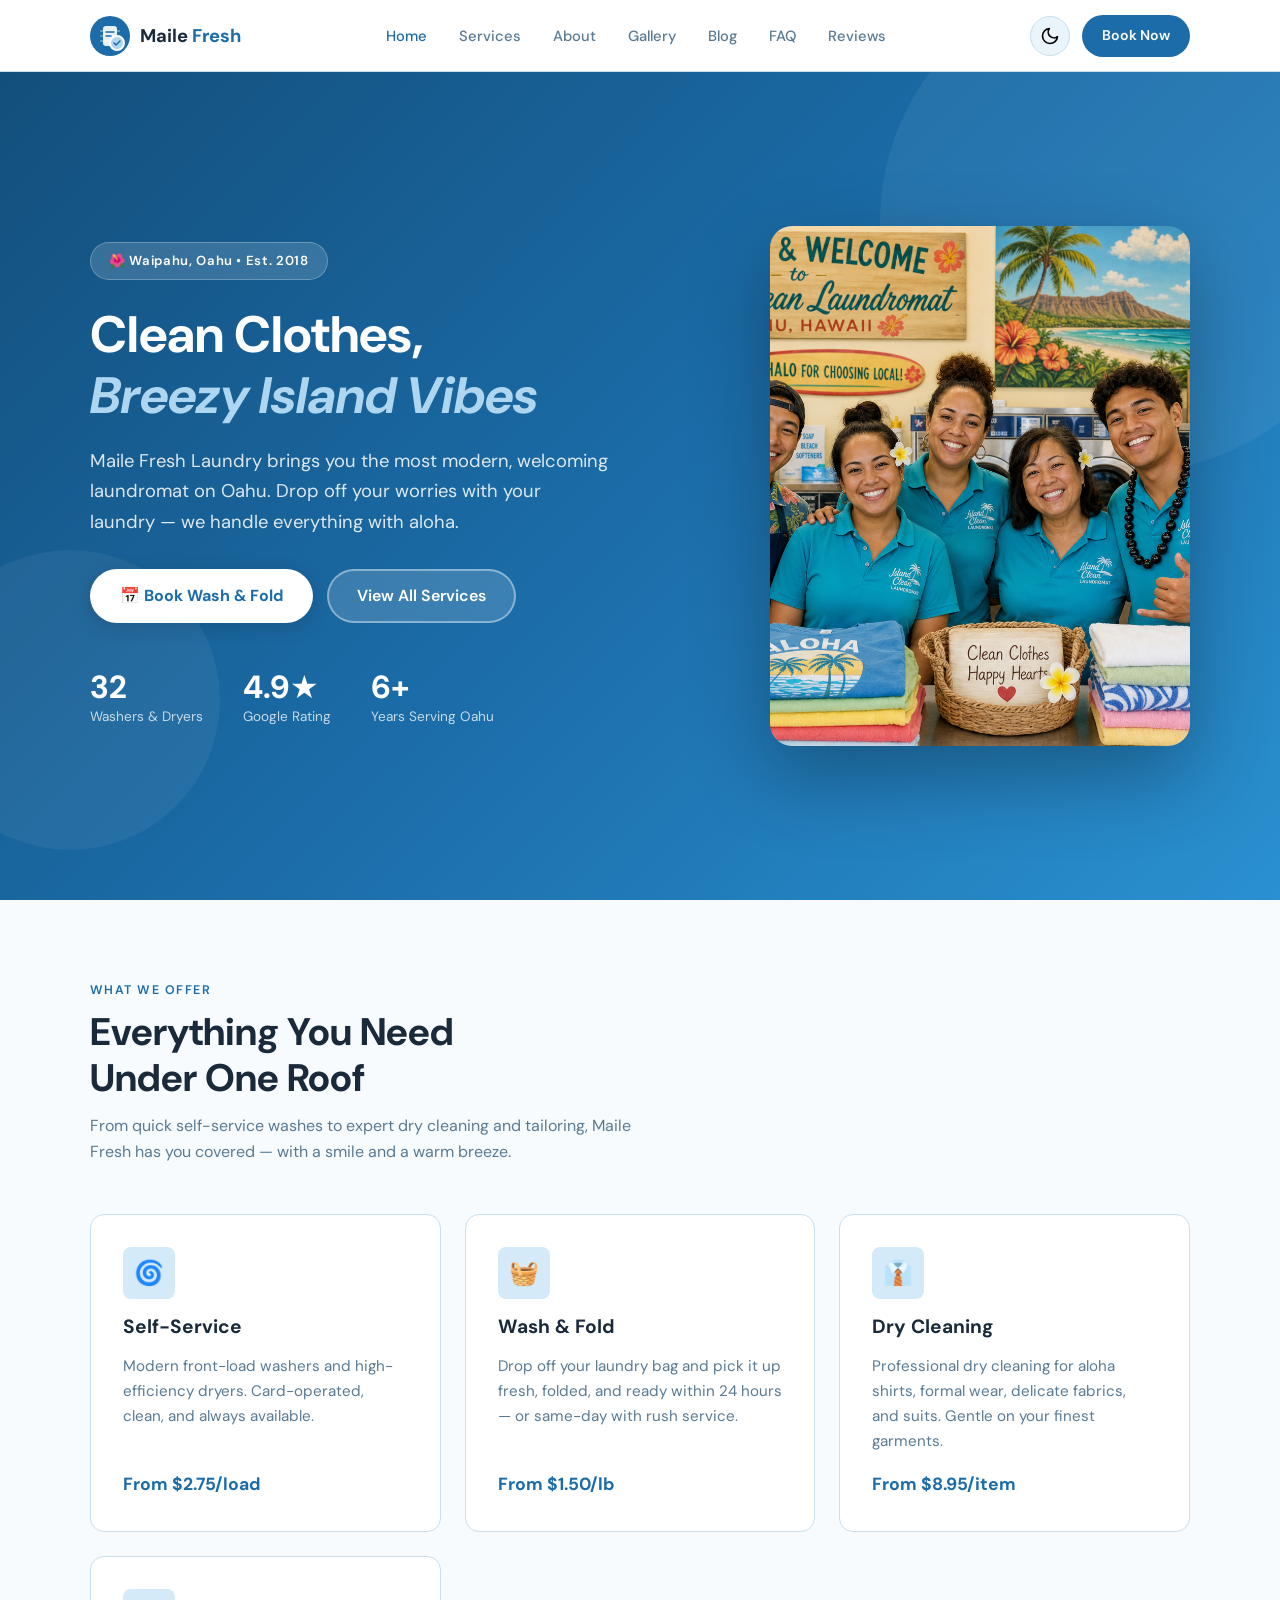
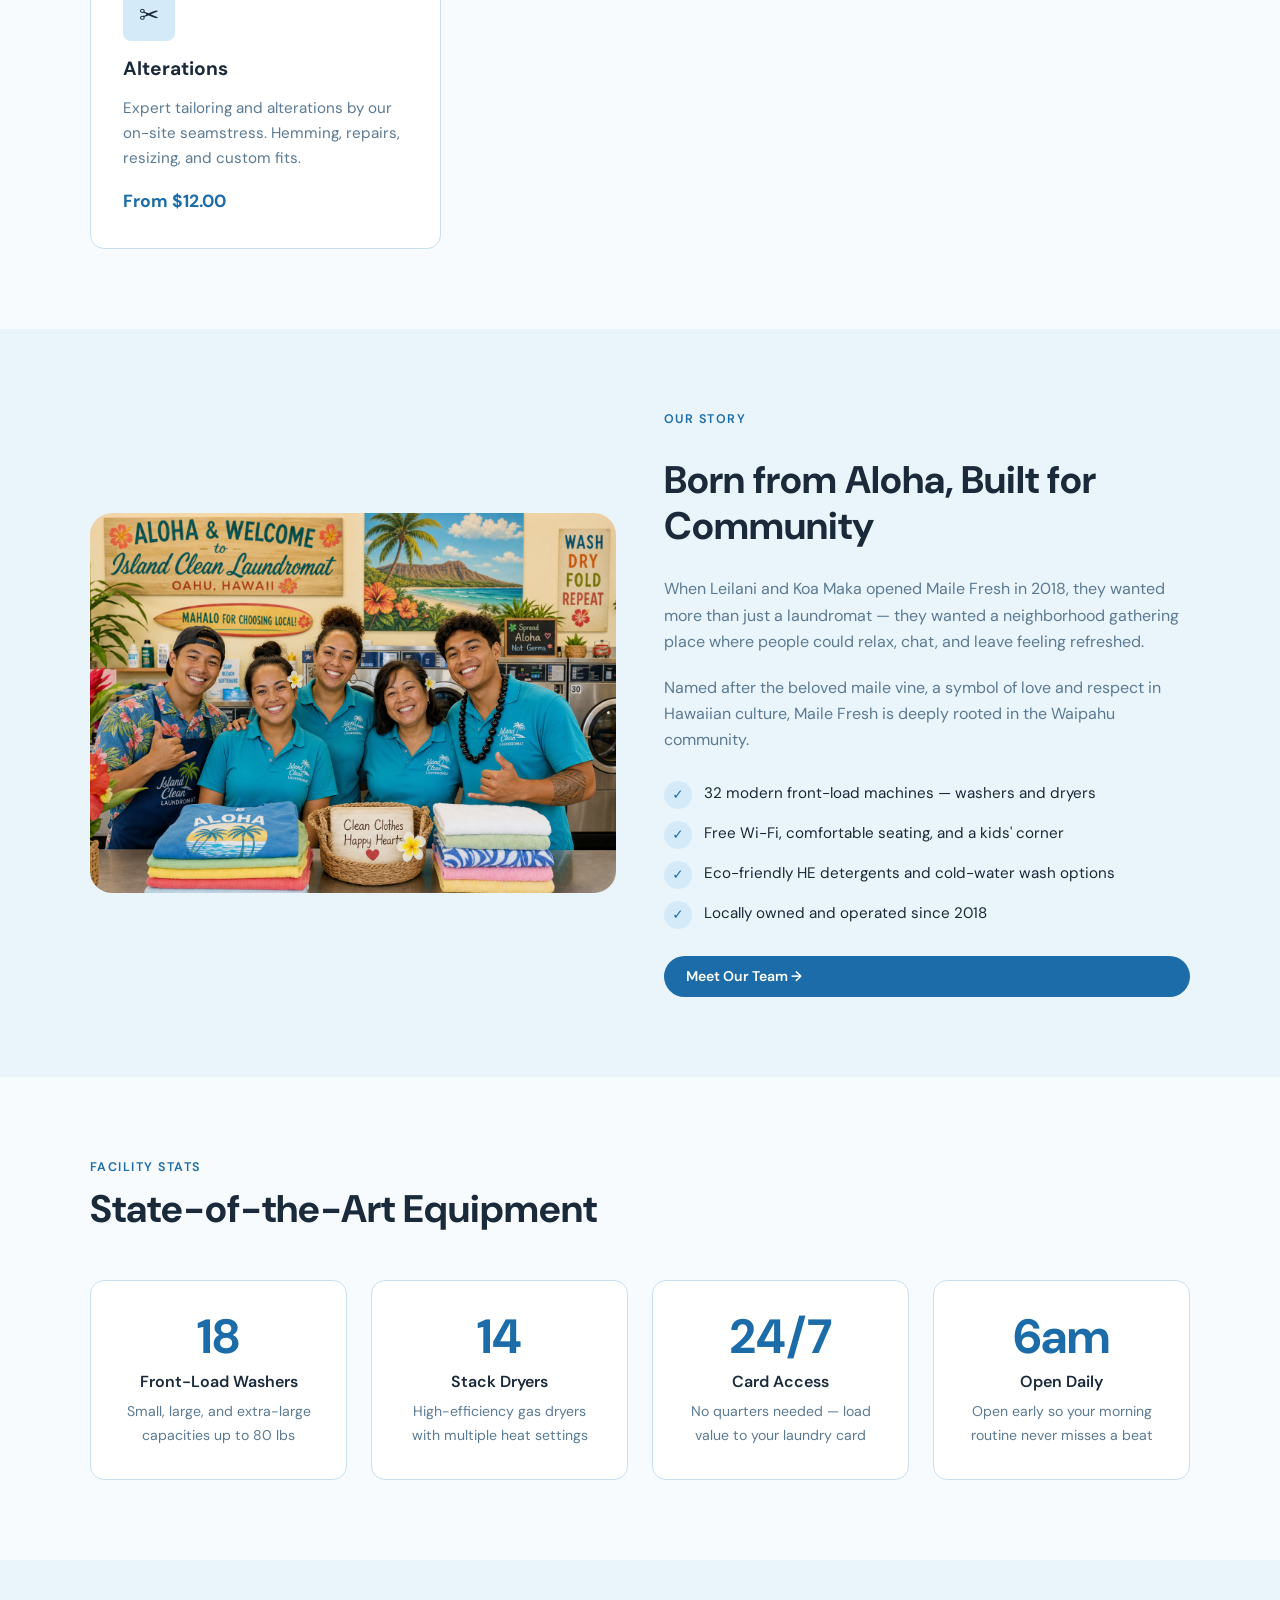
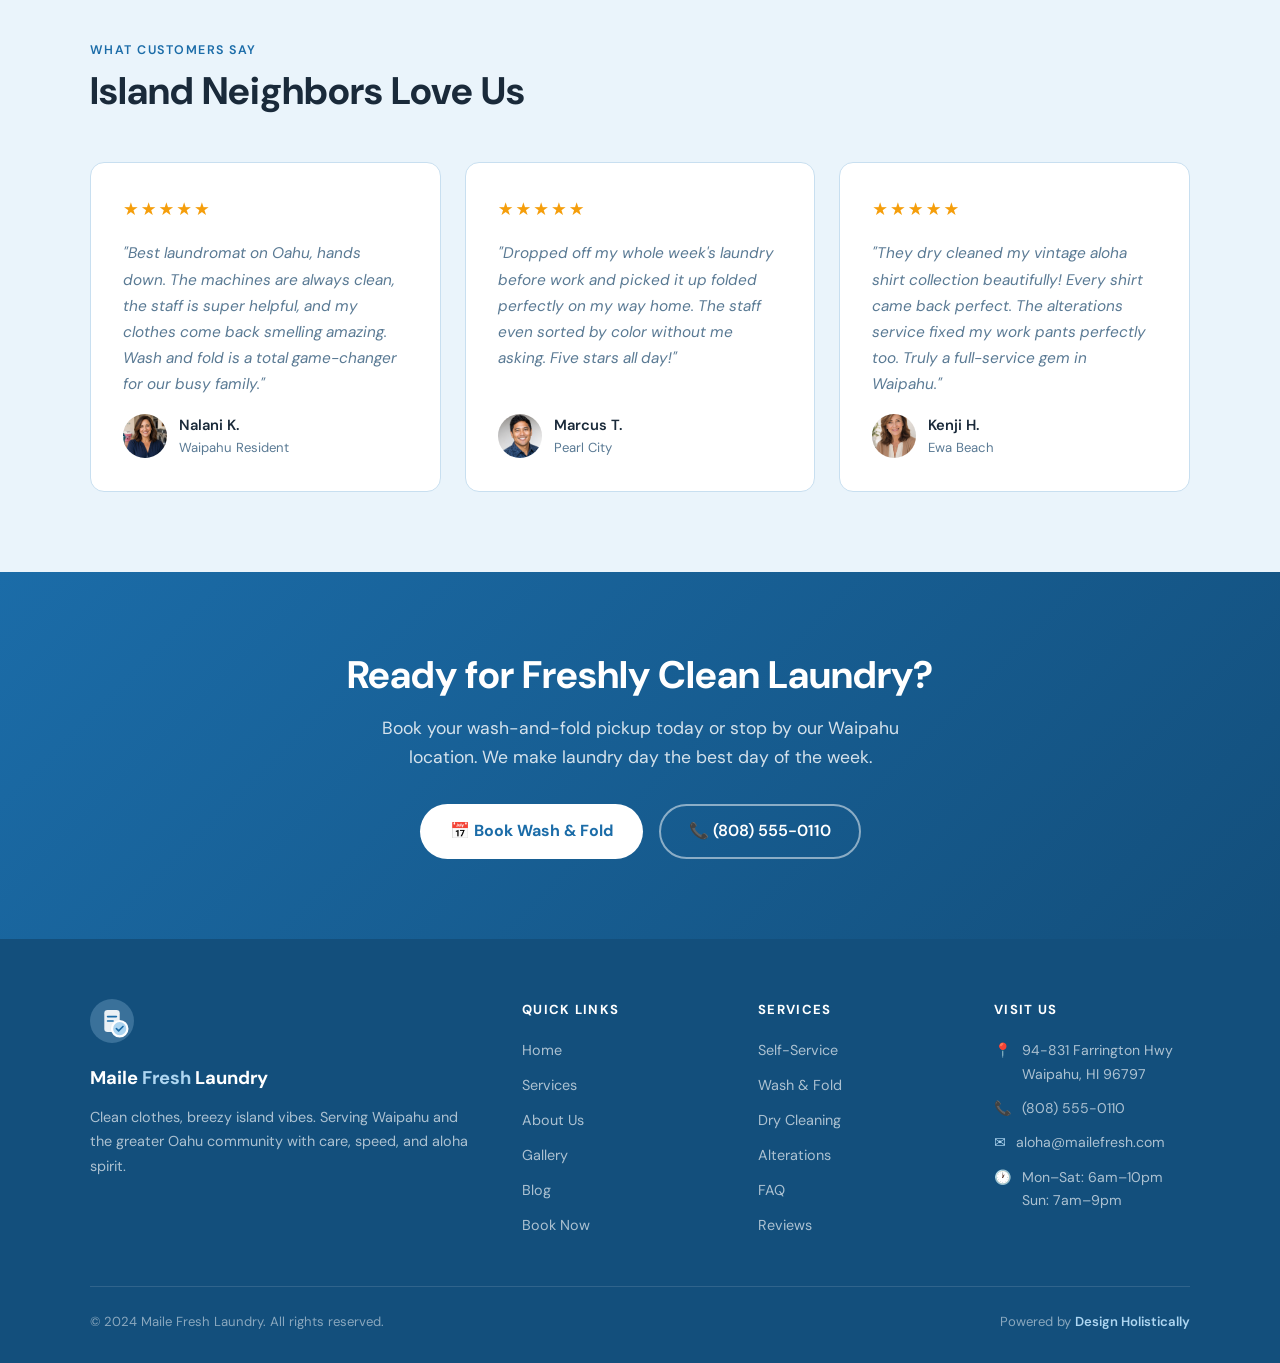
==== commit 18736338: "Initial commit: Maile Fresh Laundry — Hawaii sample site (Waipahu, Oahu)" ====
--- a/index.html
+++ b/index.html
@@ -9,7 +9,7 @@
   <meta property="og:type" content="website" />
   <meta property="og:title" content="Home | Maile Fresh Laundry" />
   <meta property="og:description" content="Clean clothes, breezy island vibes. Full-service laundromat in Waipahu, Oahu Hawaii." />
-  <meta property="og:image" content="https://picsum.photos/1200/630?random=1001" />
+  <meta property="og:image" content="images/hero.png" />
   <meta property="og:url" content="https://mailefreshlaundry.com" />
   <!-- Schema.org -->
   <script type="application/ld+json">
@@ -29,7 +29,7 @@
     "telephone": "(808) 555-0110",
     "openingHours": ["Mo-Fr 06:00-22:00", "Sa 06:00-22:00", "Su 07:00-21:00"],
     "priceRange": "$$",
-    "image": "https://picsum.photos/800/600?random=1001",
+    "image": "images/hero.png",
     "url": "https://mailefreshlaundry.com"
   }
   </script>
@@ -101,7 +101,7 @@
         </div>
       </div>
       <div class="hero-image fade-up fade-up-delay-2">
-        <img src="https://picsum.photos/420/520?random=1003" alt="Fresh laundry at Maile Fresh" loading="eager" />
+        <img src="images/about.png" alt="Fresh laundry at Maile Fresh" loading="eager" />
       </div>
     </div>
   </section>
@@ -146,7 +146,7 @@
     <div class="container">
       <div class="about-teaser">
         <div class="about-image fade-up">
-          <img src="https://picsum.photos/600/380?random=1004" alt="Inside Maile Fresh Laundry" loading="lazy" />
+          <img src="images/about.png" alt="Inside Maile Fresh Laundry" loading="lazy" />
         </div>
         <div class="about-text fade-up fade-up-delay-2">
           <span class="section-label">Our Story</span>
@@ -205,7 +205,7 @@
           <div class="stars">★★★★★</div>
           <p class="testimonial-text">"Best laundromat on Oahu, hands down. The machines are always clean, the staff is super helpful, and my clothes come back smelling amazing. Wash and fold is a total game-changer for our busy family."</p>
           <div class="testimonial-author">
-            <img src="https://picsum.photos/44/44?random=1010" alt="Nalani K." loading="lazy" />
+            <img src="images/avatar-1.png" alt="Nalani K." loading="lazy" />
             <div><div class="author-name">Nalani K.</div><div class="author-title">Waipahu Resident</div></div>
           </div>
         </div>
@@ -213,7 +213,7 @@
           <div class="stars">★★★★★</div>
           <p class="testimonial-text">"Dropped off my whole week's laundry before work and picked it up folded perfectly on my way home. The staff even sorted by color without me asking. Five stars all day!"</p>
           <div class="testimonial-author">
-            <img src="https://picsum.photos/44/44?random=1011" alt="Marcus T." loading="lazy" />
+            <img src="images/avatar-2.png" alt="Marcus T." loading="lazy" />
             <div><div class="author-name">Marcus T.</div><div class="author-title">Pearl City</div></div>
           </div>
         </div>
@@ -221,7 +221,7 @@
           <div class="stars">★★★★★</div>
           <p class="testimonial-text">"They dry cleaned my vintage aloha shirt collection beautifully! Every shirt came back perfect. The alterations service fixed my work pants perfectly too. Truly a full-service gem in Waipahu."</p>
           <div class="testimonial-author">
-            <img src="https://picsum.photos/44/44?random=1012" alt="Kenji H." loading="lazy" />
+            <img src="images/avatar-3.png" alt="Kenji H." loading="lazy" />
             <div><div class="author-name">Kenji H.</div><div class="author-title">Ewa Beach</div></div>
           </div>
         </div>
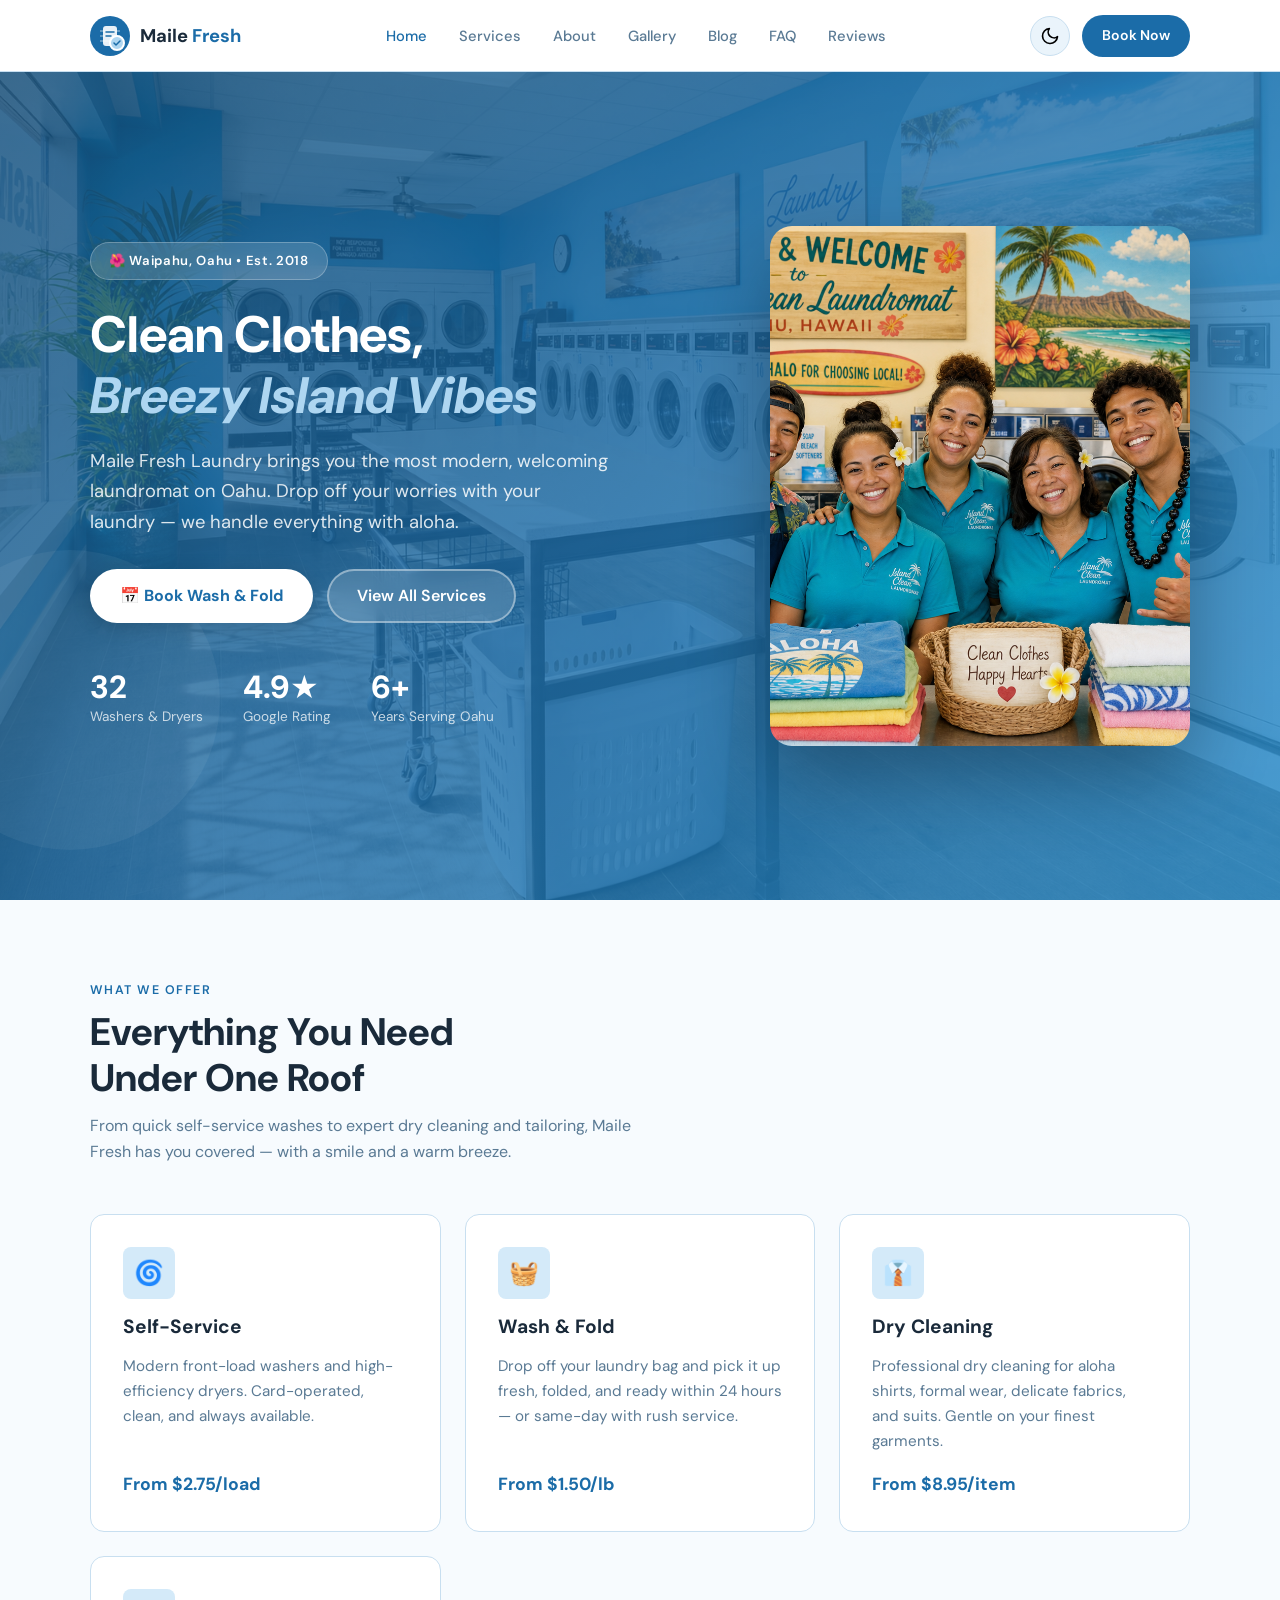
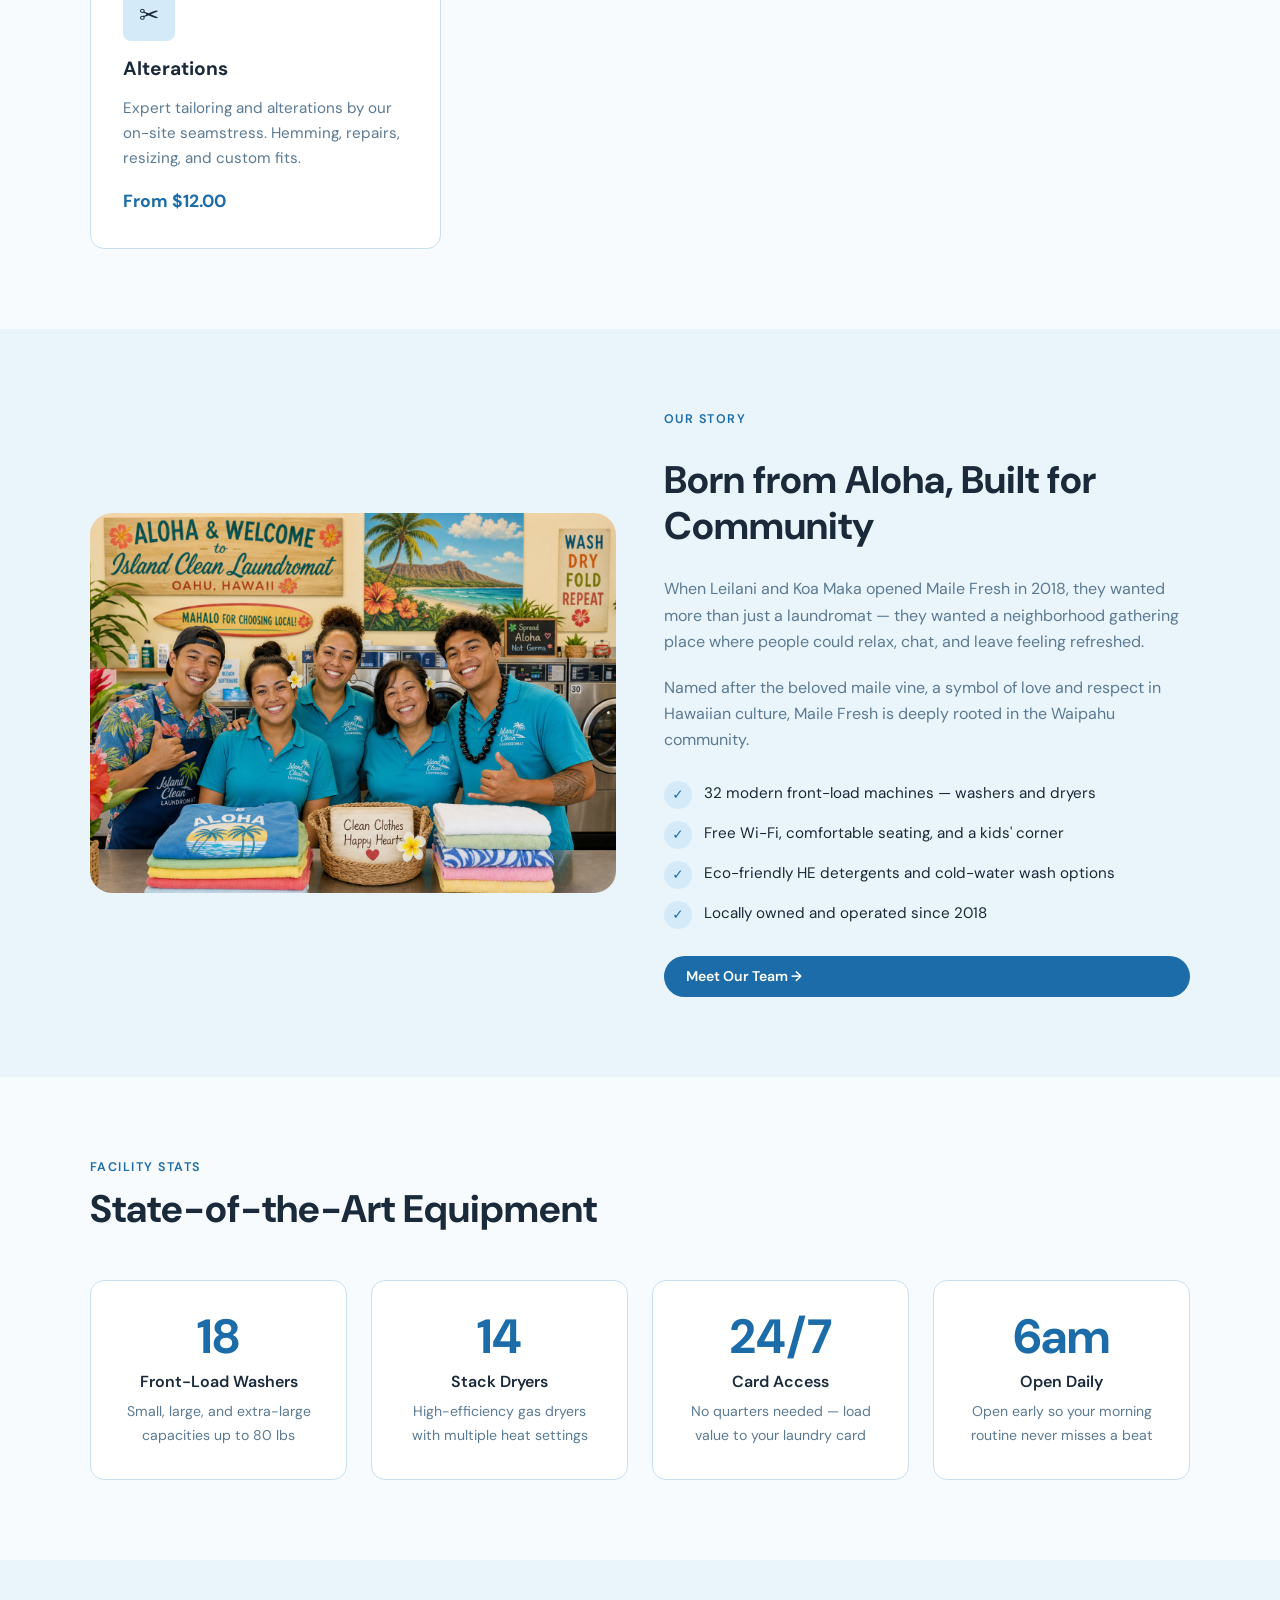
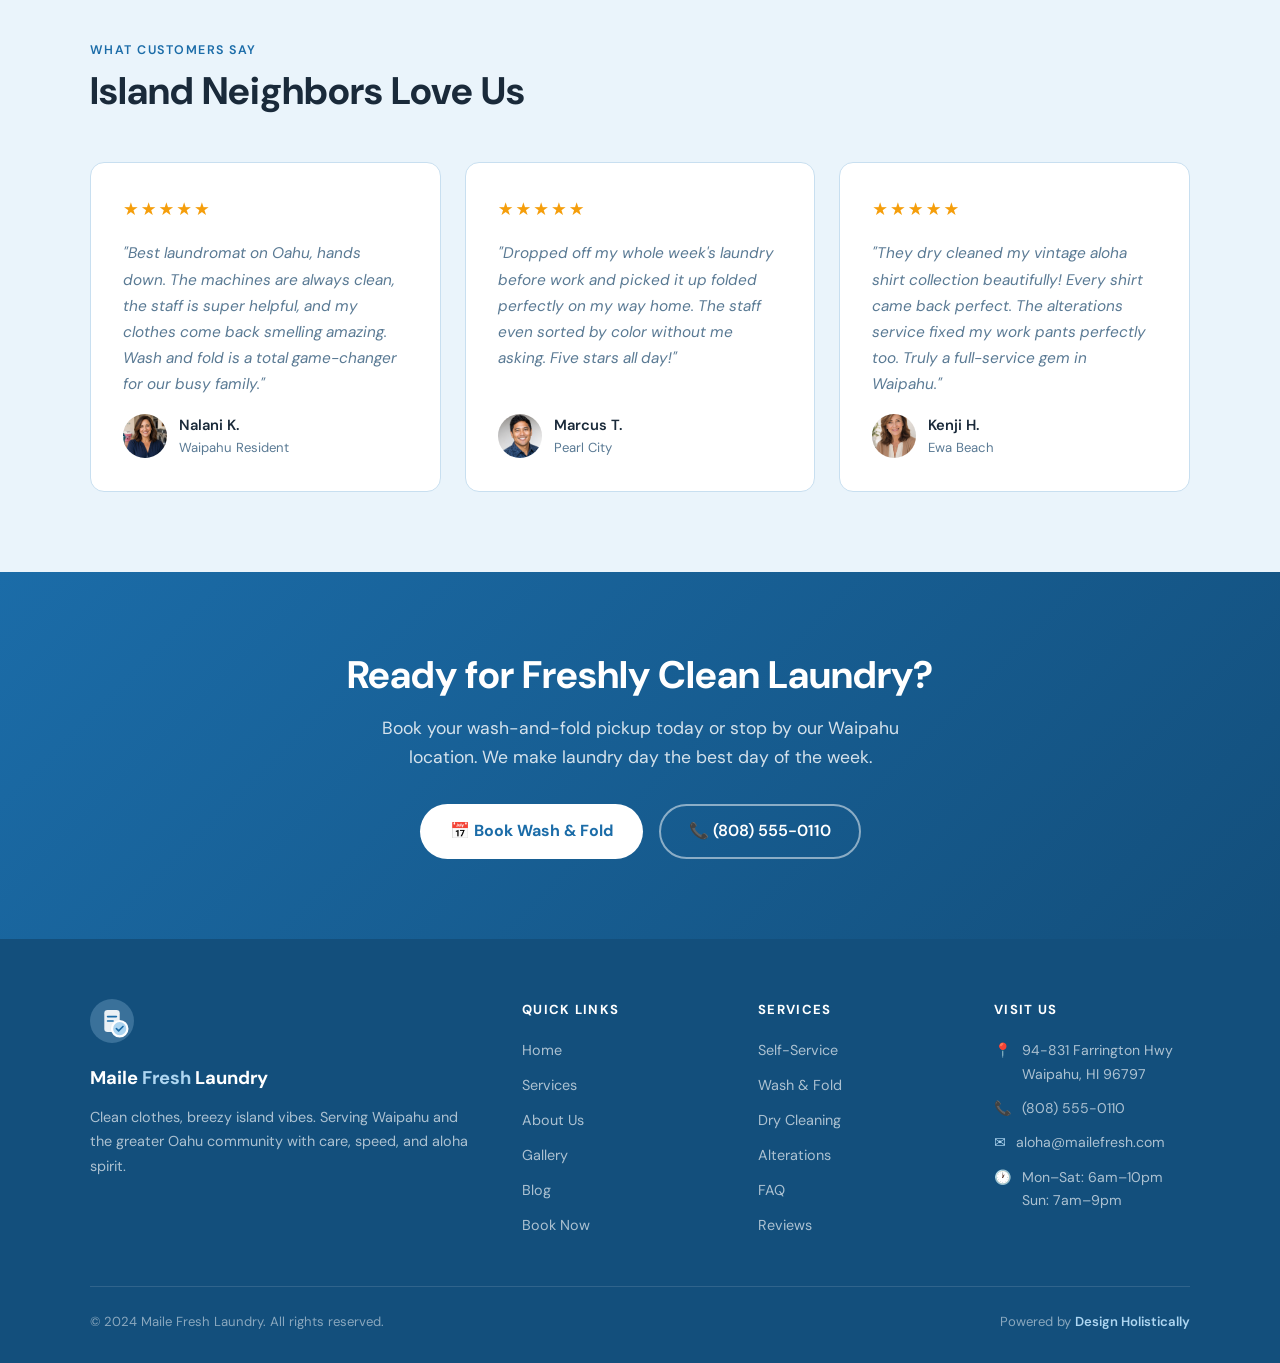
==== commit dd1d37f2: "feat: replace all picsum placeholders with AI-generated photorealistic images" ====
--- a/index.html
+++ b/index.html
@@ -83,7 +83,7 @@
   </header>
   <!-- HERO -->
   <section class="hero" id="home">
-    <div class="hero-bg"></div>
+    <div class="hero-bg"><img src="images/hero.png" alt="Maile Fresh Laundry Hawaii" loading="eager" style="width:100%;height:100%;object-fit:cover;position:absolute;inset:0;"></div>
     <div class="hero-shapes"></div>
     <div class="container hero-inner">
       <div class="hero-content fade-up">
--- a/css/style.css
+++ b/css/style.css
@@ -206,7 +206,7 @@
 }
 .hero-bg {
   position: absolute; inset: 0;
-  background-image: url('https://picsum.photos/1600/900?random=1001');
+  background-image: url('../images/hero.png');
   background-size: cover;
   background-position: center;
   opacity: 0.18;
@@ -432,7 +432,7 @@
 .page-hero::before {
   content: '';
   position: absolute; inset: 0;
-  background: url('https://picsum.photos/1600/400?random=1002') center/cover;
+  background: url('../images/hero.png') center/cover;
   opacity: 0.1;
 }
 .page-hero .container { position: relative; z-index: 1; }
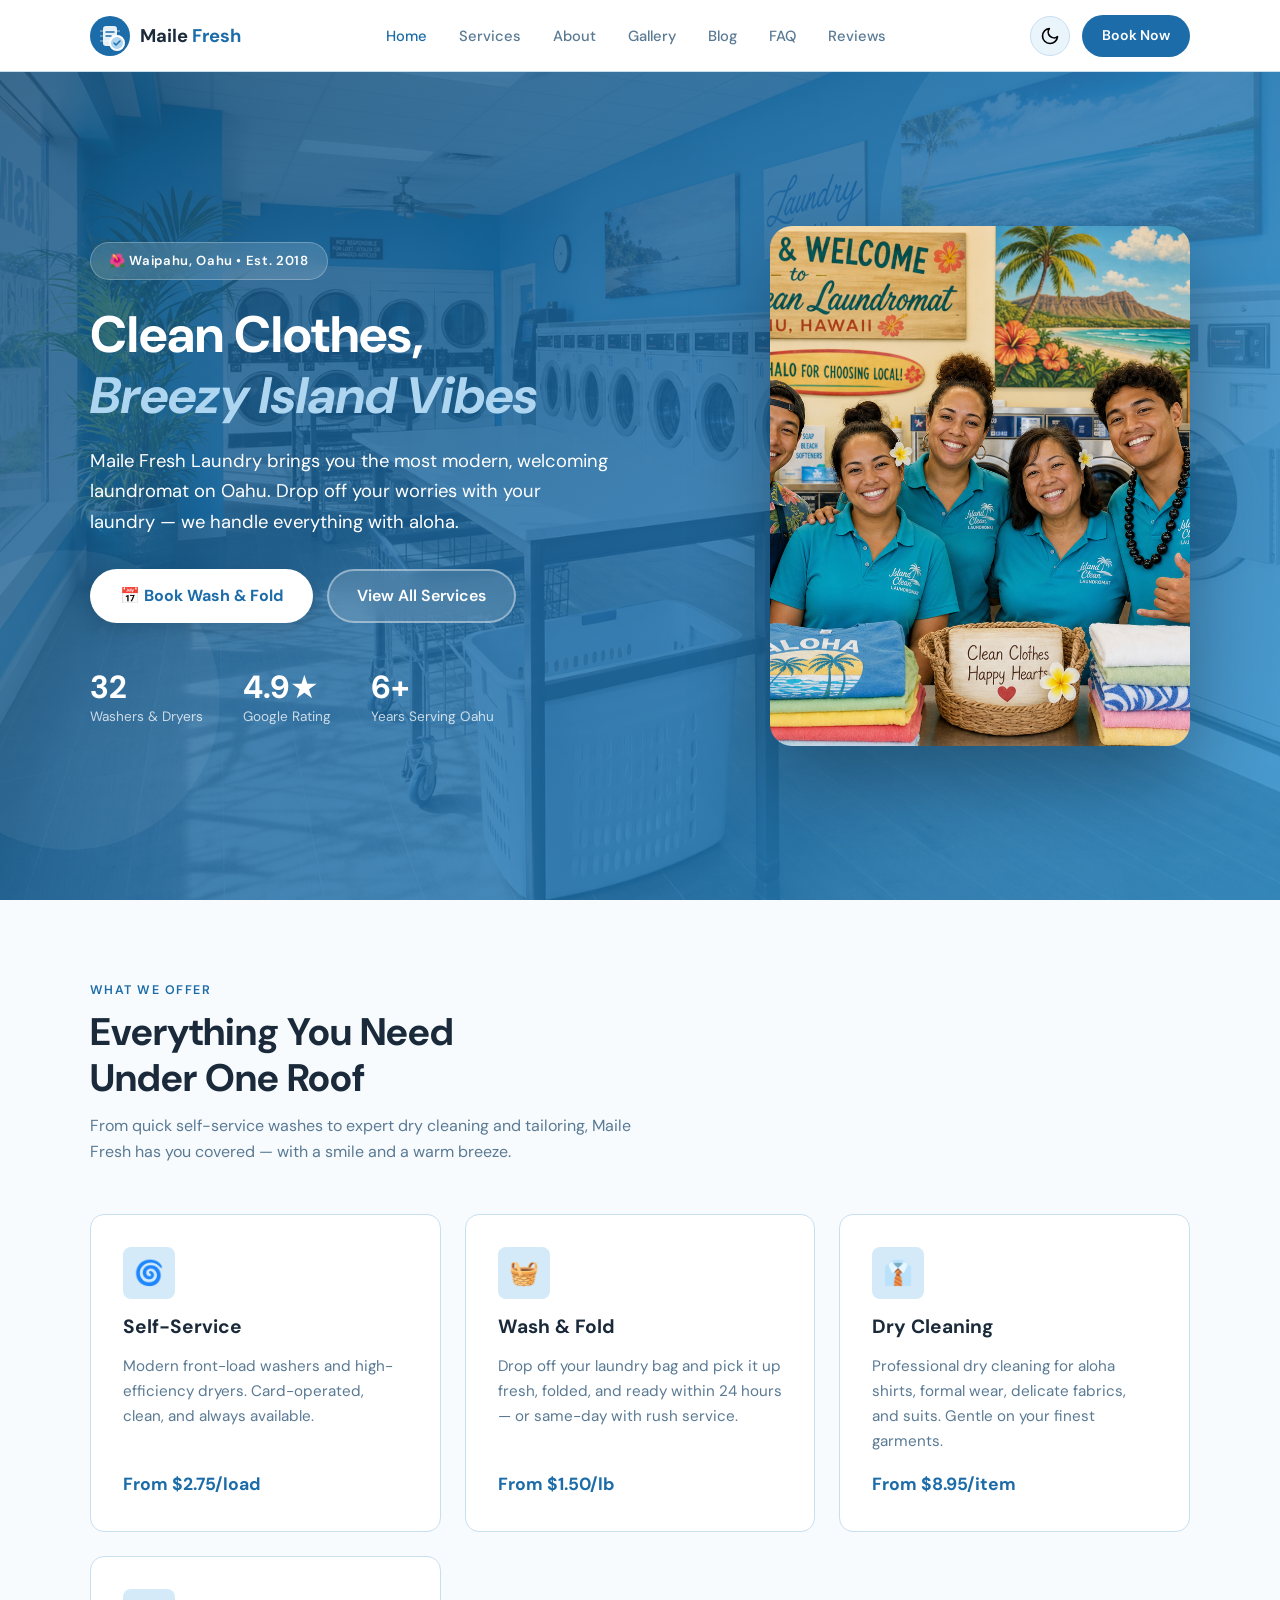
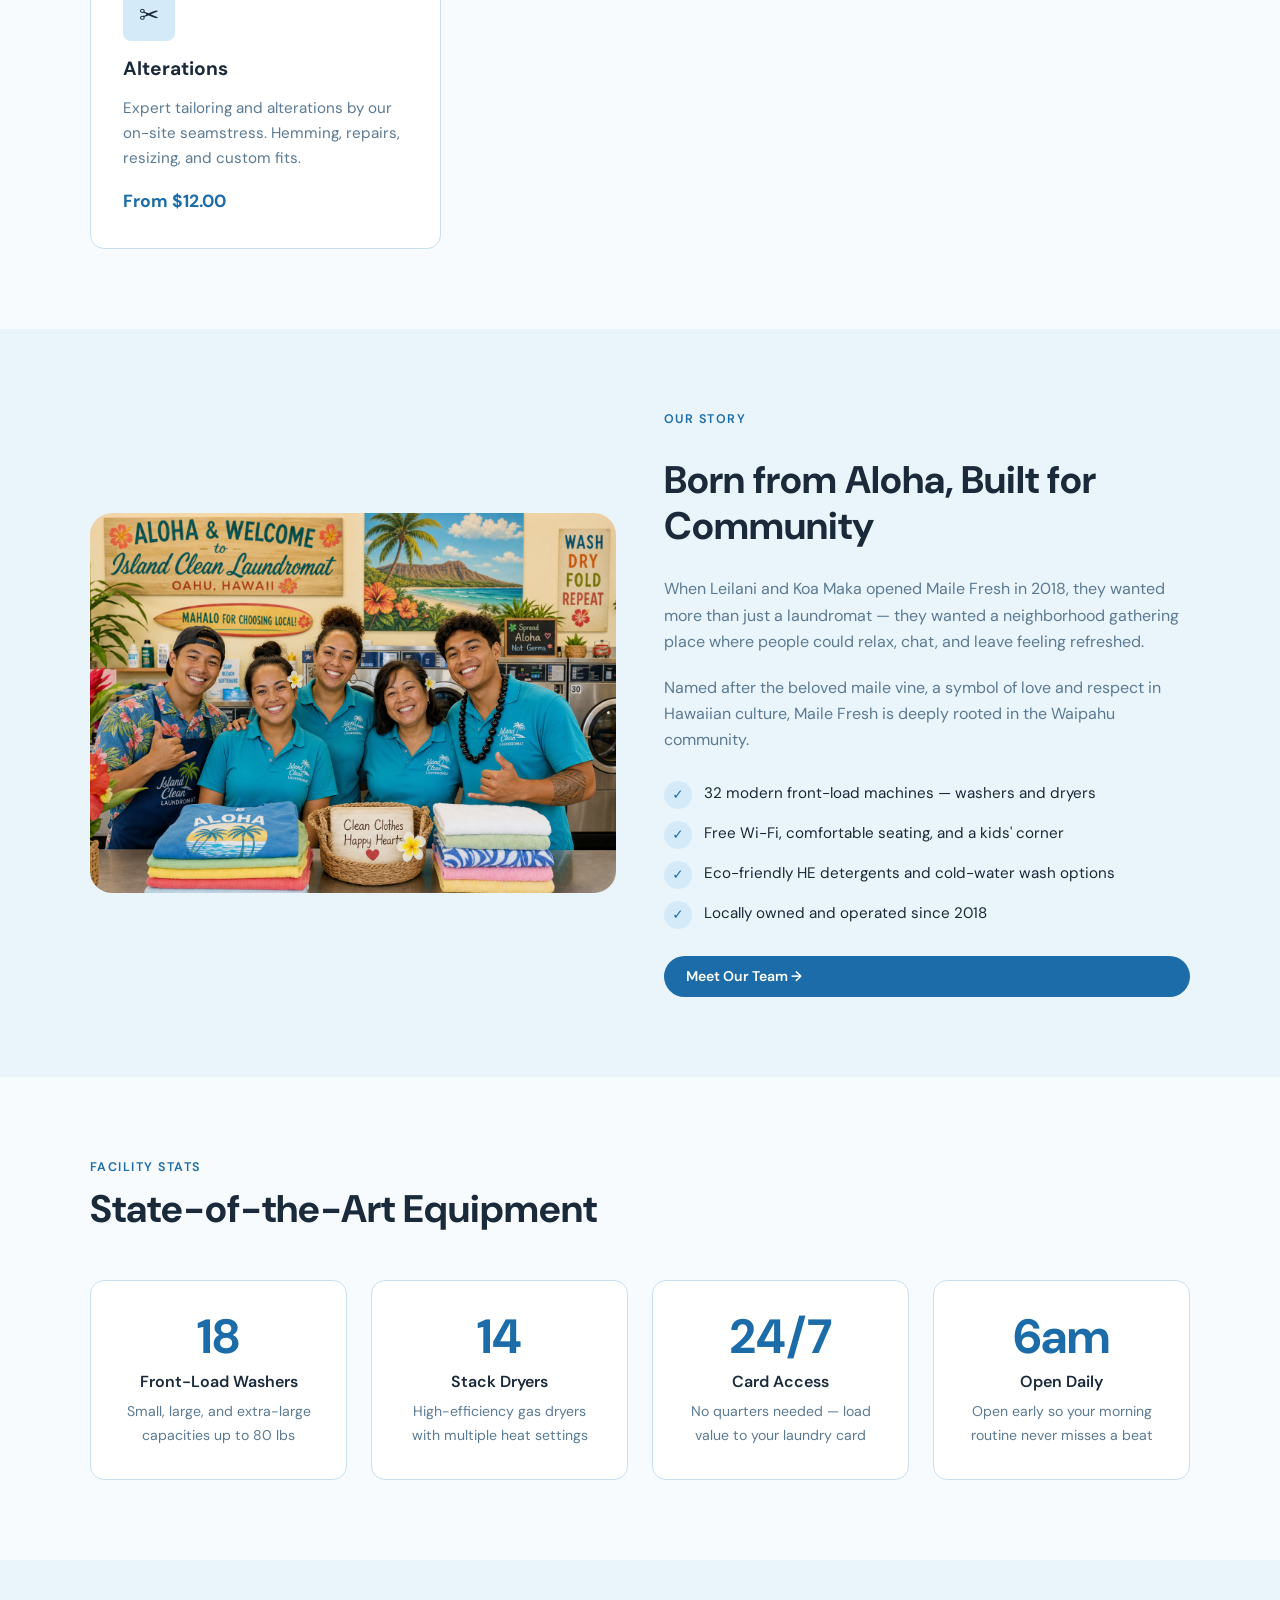
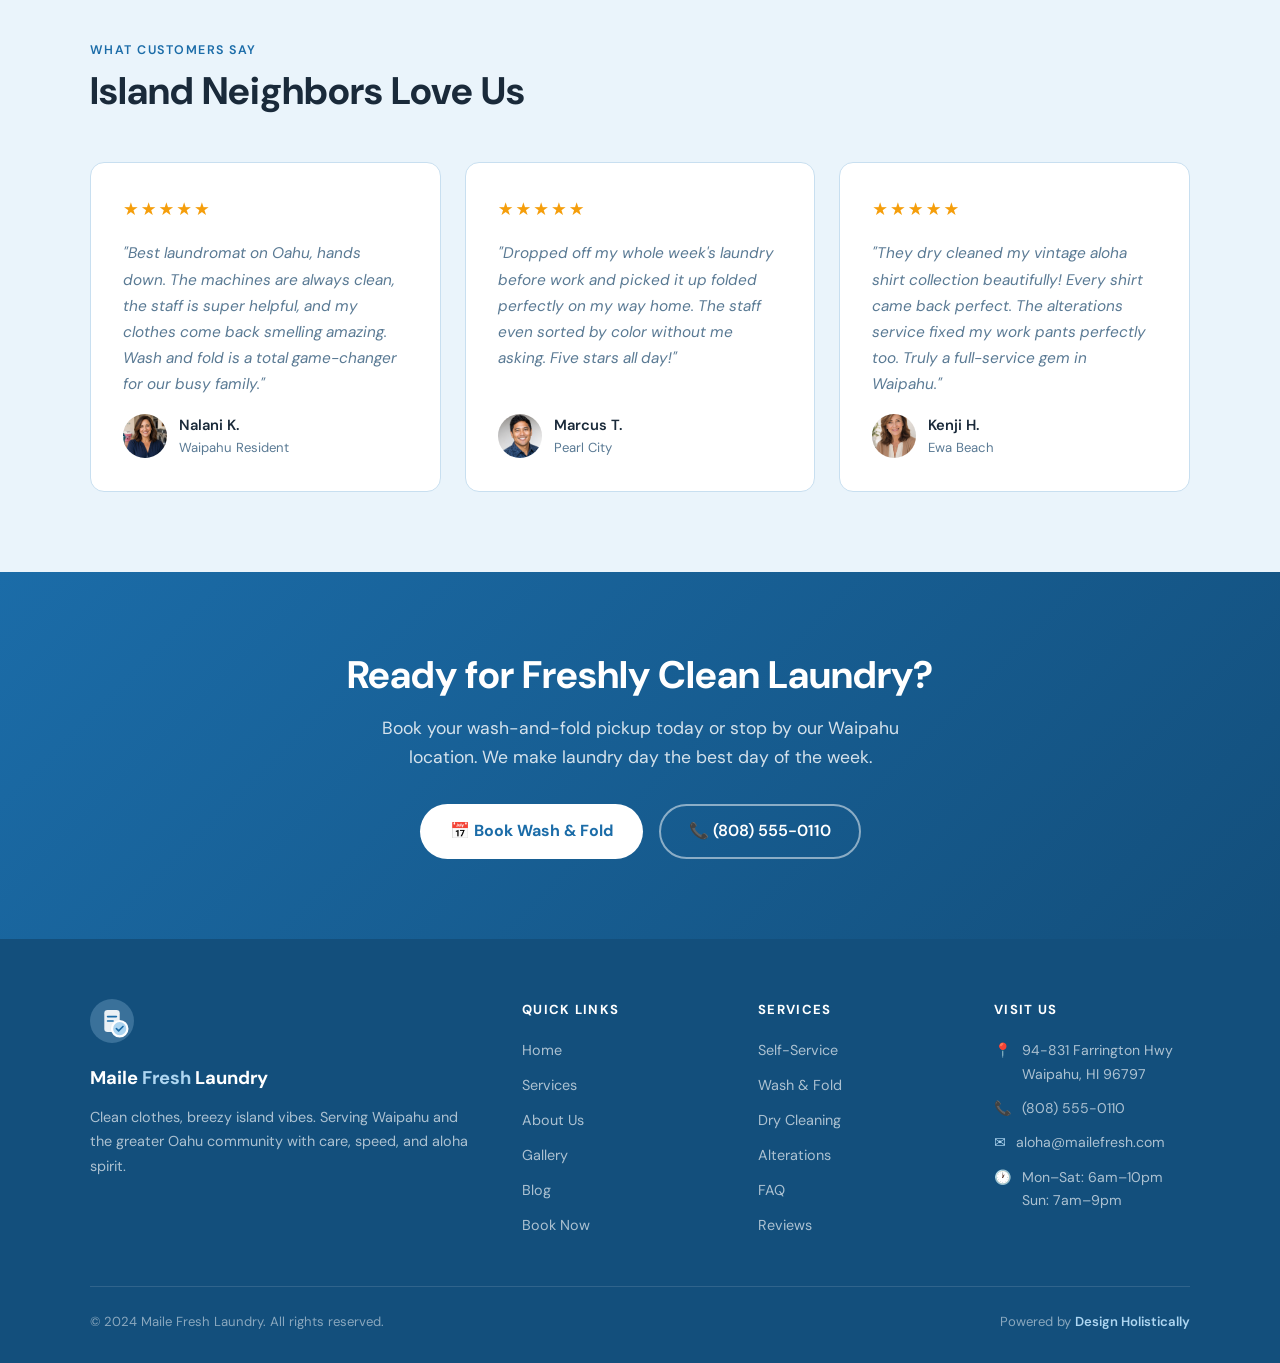
==== commit c411760d: "feat: replace all picsum placeholders with AI-generated photorealistic images" ====
--- a/index.html
+++ b/index.html
@@ -35,6 +35,10 @@
   </script>
   <link rel="stylesheet" href="css/style.css" />
   
+  <link rel="icon" type="image/x-icon" href="images/favicon.ico">
+  <link rel="icon" type="image/png" sizes="32x32" href="images/favicon-32x32.png">
+  <link rel="icon" type="image/png" sizes="16x16" href="images/favicon-16x16.png">
+  <link rel="apple-touch-icon" sizes="180x180" href="images/apple-touch-icon.png">
 </head>
 <body>
   <!-- HEADER -->
--- a/css/style.css
+++ b/css/style.css
@@ -967,3 +967,8 @@
   .step-label { display: none; }
 }
 @media (min-width: 768px) { .hamburger { display: none; } }
+
+.hero h1, .hero p, .hero-content, .hero .eyebrow-label, .hero .tag { color: #fff !important; }
+
+[data-theme="dark"] .hero { background: transparent !important; }
+[data-theme="dark"] .hero-bg img { opacity: 1 !important; }
